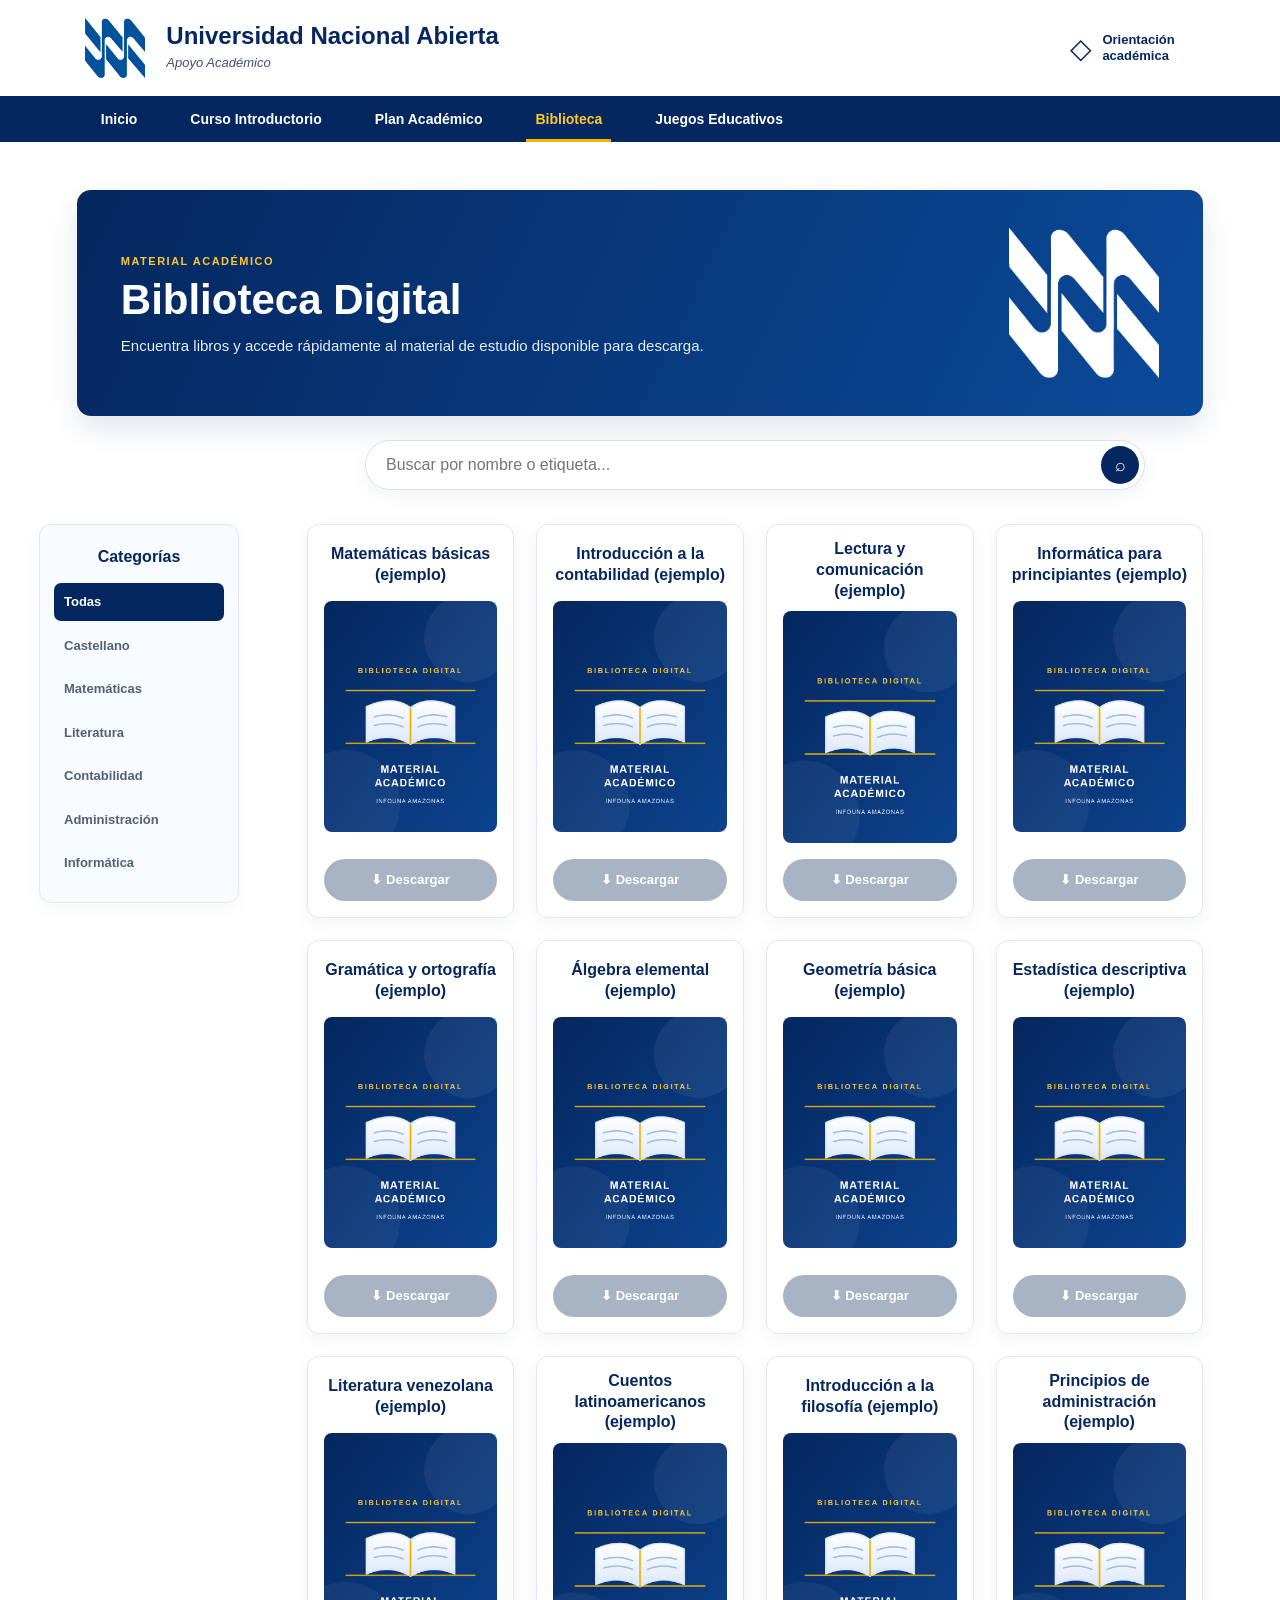
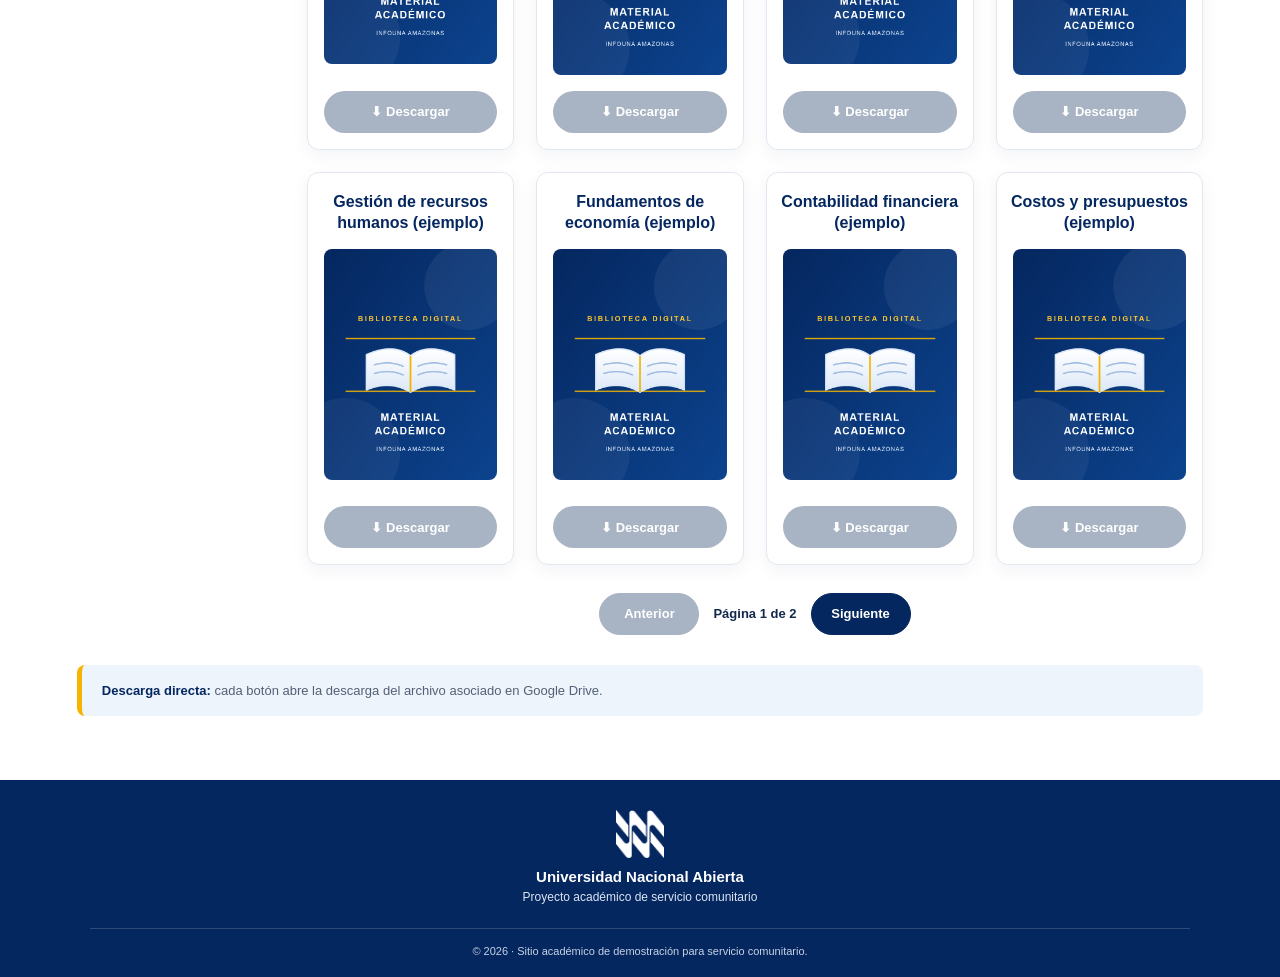
==== Biblioteca.html @ 93a3c9f0 "initial commit" ====
<!DOCTYPE html>
<html lang="es">
<head>

  <!-- Configuración básica del documento y adaptación a pantallas móviles. -->
  <meta charset="UTF-8">
  <meta name="viewport" content="width=device-width, initial-scale=1.0">

  <!-- Título que aparece en la pestaña del navegador. -->
  <title>InfoUNA Amazonas | Biblioteca Digital</title>
  
  <!-- Icono que aparece en la pestaña del navegador. -->
  <link rel="icon" type="image/png" href="Logo-UNA.png">
  
  <!-- Hoja de estilos principal. Debe estar en la misma carpeta que este archivo. -->
  <link rel="stylesheet" href="Estilos.css">

</head>

<!---------------------------------------------------------------------------------------------------------------->

<body>
  <!-- Encabezado institucional: logotipo, nombre de la universidad y valores del proyecto. -->
  <header class="encabezado-superior">
    <div class="marca">
      <div class="logo-una">
        <img src="Logo-UNA.png" alt="Logo de la Universidad Nacional Abierta">
      </div>

      <div>
      <h1>Universidad Nacional Abierta</h1>
        <small>Apoyo Académico</small>
      </div>
    </div>

    <!-- Mensajes institucionales que aparecen a la derecha en pantallas amplias. -->
    <div class="valores">
      <div class="valor">
        <span>◇</span>
        <div>Orientación<br>académica</div>
      </div>
    </div>
  </header>

<!---------------------------------------------------------------------------------------------------------------->
  
  <!-- Menú de navegación principal. Cada enlace dirige a una sección o página del sitio. -->
  <nav class="barra-menu" aria-label="Navegación principal">
    <a href="index.html">Inicio</a>
    <a href="Curso Introductorio.html">Curso Introductorio</a>
    <a href="Plan Academico.html">Plan Académico</a>
    <a class="activo"href="Biblioteca.html">Biblioteca</a>
    <a href="Juegos Educativos.html">Juegos Educativos</a>
  </nav>

  <main class="biblioteca-shell">
    
    <!-- Las categorías ocupan su propia columna; el encabezado y el catálogo se centran juntos. -->
    <div class="biblioteca-layout">

      <!-- Libros visibles por etiqueta; Libros.js genera los botones y aplica el filtro. -->
      <aside class="biblioteca-categorias" aria-label="Categorías de libros">
        <h3>Categorías</h3>
        <div id="categoriasLibros" class="biblioteca-category-list"></div>
      </aside>

      <div class="biblioteca-results">
        <!-- Presentación de la biblioteca centrada respecto a la búsqueda y los libros. -->
        <section class="biblioteca-head curso-hero">
          <div>
            <span class="kicker">Material Académico</span>
            <h2>Biblioteca Digital</h2>
            <p>Encuentra libros y accede rápidamente al material de estudio disponible para descarga.</p>
          </div>
          
          <img class="academico-emblema" src="Logo-UNA.png" alt="UNA — Ruta académica">
          
        </section>

        <!-- La búsqueda comparte el eje central del encabezado y del catálogo. -->
        <div class="biblioteca-search">
          <input id="buscadorLibros" type="search" placeholder="Buscar por nombre o etiqueta..." aria-label="Buscar libro por nombre o etiqueta" autocomplete="off">
          <button id="limpiarBusqueda" type="button" aria-label="Limpiar búsqueda">⌕</button>
        </div>

        <!-- Libros.js inserta aquí las tarjetas o el mensaje de búsqueda vacía. -->
        <section id="librosGrid" class="biblioteca-grid" aria-live="polite"></section>
        <!-- Los controles se muestran solo si los resultados ocupan más de una página. -->
        <nav id="paginacionLibros" class="biblioteca-pagination" aria-label="Paginación de libros" hidden>
          <button id="paginaAnterior" type="button">Anterior</button>
          <span id="paginaActual" aria-live="polite"></span>
          <button id="paginaSiguiente" type="button">Siguiente</button>
        </nav>
      </div>
    </div>

    <!-- Aviso sobre el destino de los enlaces de descarga de los libros. -->
    <div class="biblioteca-info">
      <strong>Descarga directa:</strong> cada botón abre la descarga del archivo asociado en Google Drive.
    </div>

  </main>

<!---------------------------------------------------------------------------------------------------------------->

  <!-- Pie de página simplificado: solo conserva el logo, el nombre y la identificación del proyecto. -->
  <footer class="pie">
    <!-- Este contenedor usa flexbox en columna para centrar todos sus elementos. -->
    <div class="pie-grid">
      <div class="marca-footer">
        <div class="logo-una">
          <img src="Logo-UNA.png" alt="Logo de la Universidad Nacional Abierta">
        </div>
        <div>
          <h3>Universidad Nacional Abierta</h3>
          <small>Proyecto académico de servicio comunitario</small>
        </div>
      </div>
    </div>
  
    <div class="copyright">© 2026 · Sitio académico de demostración para servicio comunitario.</div>
  </footer>

<!-- La lógica de datos, filtrado, renderizado y paginación se mantiene en un archivo aparte. -->
<script src="Libros.js"></script>

</body>
</html>
---- Estilos.css ----
/* ========================================================================== 
   BLOQUE 1: ESTILOS GENERALES DEL SITIO
   Contenido de Base 0.3/Estilos.css. Se conserva separado de los estilos
   específicos de juegos para que cada bloque pueda mantenerse por aparte.
   ========================================================================== */
:root{
  --navy:#05275f;
  --navy-2:#0a3478;
  --blue:#0c438e;
  --gold:#f4b400;
  --gold-2:#ffc72c;
  --ink:#12284d;
  --muted:#5e6b7f;
  --line:#e7ebf2;
  --soft:#eef4fc;
  --white:#fff;
  --shadow:0 8px 24px rgba(5,39,95,.08);
}
*{box-sizing:border-box}
html{scroll-behavior:smooth}
body{margin:0;font-family:Arial,Helvetica,sans-serif;color:var(--ink);background:#fff;line-height:1.5}
a{text-decoration:none;color:inherit}

/* HEADER */
.encabezado-superior{height:96px;background:#fff;display:flex;align-items:center;justify-content:space-between;padding:0 6.2%;gap:30px}
.marca{display:flex;align-items:center;gap:15px;min-width:360px}
.logo-una{width:72px;height:60px;display:flex;align-items:center;justify-content:center;flex:0 0 auto;overflow:hidden}
.logo-una img{display:block;width:100%;height:100%;object-fit:contain}
.marca h1{font-size:24px;line-height:1.05;margin:0;color:var(--navy);font-weight:800}
.marca small{display:block;margin-top:5px;color:#41516c;font-size:13px;font-style:italic}
.valores{display:flex;align-items:center;gap:0}
.valor{min-height:45px;display:flex;align-items:center;gap:10px;padding:0 26px;border-left:1px solid #d9dee8;color:var(--navy);font-size:13px;font-weight:600;line-height:1.25}
.valor:first-child{border-left:0}
.valor span{font-size:28px;font-weight:400;color:var(--navy)}

/* NAV */
.barra-menu{height:46px;background:var(--navy);display:flex;align-items:stretch;padding:0 6%;gap:5px;position:relative;z-index:5}
.barra-menu a{position:relative;color:#fff;display:flex;align-items:center;justify-content:center;padding:0 24px;font-size:14px;font-weight:700;white-space:nowrap}
.barra-menu a:hover{background:rgba(255,255,255,.06)}
.barra-menu a.activo{color:var(--gold-2)}
.barra-menu a.activo:after{content:"";position:absolute;bottom:0;left:15px;right:15px;height:3px;background:var(--gold)}

/* HOME HERO */
.hero{position:relative;min-height:350px;display:grid;grid-template-columns:48% 52%;overflow:hidden;background:#fff}
.hero-text{position:relative;padding:46px 7.5% 50px 8%;z-index:2;background:#fff;display:flex;flex-direction:column;justify-content:center;clip-path:polygon(0 0,92% 0,78% 100%,0 100%)}
.hero-text:after{content:"";position:absolute;right:6.5%;top:0;width:2px;height:100%;background:rgba(255,255,255,.75);transform:skewX(-15deg);z-index:3}
.hero-text:before{content:"";position:absolute;left:0;bottom:0;width:120px;height:110px;background:var(--gold);clip-path:polygon(0 0,100% 100%,0 100%)}
.puntos{position:absolute;left:13px;top:20px;width:55px;height:70px;background-image:radial-gradient(#a9c9f5 2.2px,transparent 2.2px);background-size:20px 20px;opacity:.9}
.hero h2{font-size:43px;line-height:1;margin:0 0 19px;color:var(--navy);font-weight:800;letter-spacing:.2px;position:relative;z-index:2}
.linea-dorada{width:72px;height:4px;background:var(--gold);margin-bottom:20px;position:relative;z-index:2}
.hero p{max-width:500px;margin:0;color:#3f4a5b;font-size:16px;line-height:1.45;position:relative;z-index:2}
.boton{display:inline-flex;align-items:center;justify-content:center;gap:14px;width:max-content;background:var(--navy);color:#fff;border-radius:24px;padding:11px 20px;font-size:14px;font-weight:700;margin-top:22px;transition:.2s;position:relative;z-index:2}
.boton:hover{background:var(--navy-2);transform:translateY(-1px)}
.hero-media{position:relative;min-height:350px;background-image:url('Sede-Una.png');background-size:cover;background-position:center 42%;margin-left:-7%;clip-path:polygon(10% 0,100% 0,100% 100%,0 100%);z-index:1}
.hero-media:after{content:"";position:absolute;inset:0;background:linear-gradient(90deg,rgba(5,39,95,.02),rgba(5,39,95,.03))}
.estadisticas{position:absolute;left:18%;right:0;bottom:0;height:91px;background:rgba(5,39,95,.97);display:grid;grid-template-columns:repeat(4,1fr);color:#fff;z-index:2;border-radius:16px 0 0 0;overflow:hidden}
.estadistica{display:flex;flex-direction:column;align-items:center;justify-content:center;text-align:center;border-left:1px solid rgba(255,255,255,.34);padding:7px 9px}
.estadistica:first-child{border-left:0}
.estadistica .simbolo{font-size:25px;line-height:1;color:var(--gold);margin-bottom:3px}
.estadistica strong{font-size:18px;color:#fff;line-height:1.1}
.estadistica span{font-size:11px;color:#e2eaf7;margin-top:4px;line-height:1.2}

/* CONTENT */
.contenido-principal{max-width:1370px;margin:0 auto;padding:30px 6.5% 48px}
.titulo-seccion{text-align:center;margin-bottom:25px}
.titulo-seccion h2{font-size:30px;line-height:1.1;margin:0;color:var(--navy);font-weight:800;text-transform:uppercase}
.titulo-seccion h2:after{content:"";display:block;width:650px;height:4px;background:var(--gold);margin:9px auto 10px}
.titulo-seccion p{max-width:720px;margin:0 auto;color:#4f5c70;font-size:14px;line-height:1.45}
/* Bloques de inicio centrados automáticamente al añadir o quitar tarjetas */
.tarjetas{display:flex;flex-wrap:wrap;justify-content:center;align-items:stretch;gap:18px}
.tarjetas>.tarjeta{flex:0 1 250px;width:100%;max-width:250px}
.tarjeta{background:#fff;border:1px solid #e6e9ef;border-radius:8px;padding:20px 20px 18px;min-height:208px;box-shadow:0 4px 14px rgba(5,39,95,.045);display:flex;flex-direction:column;transition:.2s}
.tarjeta:hover{transform:translateY(-3px);box-shadow:var(--shadow);border-color:#d7e0ee}
.tarjeta .icono{font-size:30px;color:var(--navy);height:42px;line-height:1}
.tarjeta h3{font-size:17px;line-height:1.15;margin:8px 0 10px;color:var(--navy)}
.tarjeta p{font-size:13px;line-height:1.35;color:#4e5969;margin:0 0 14px;flex:1}
.enlace{font-size:13px;color:var(--navy);font-weight:800}
.enlace:hover{color:var(--gold)}

.bloque-azul{margin-top:14px;background:var(--soft);border-radius:9px;min-height:78px;padding:15px 28px;display:flex;align-items:center;justify-content:space-between;gap:20px;position:relative;overflow:hidden}
.bloque-azul:after{content:"";position:absolute;right:15px;top:13px;width:70px;height:50px;background-image:radial-gradient(#a9c9f5 2px,transparent 2px);background-size:15px 15px;opacity:.8}
.bloque-azul h3{margin:0 0 2px;font-size:21px;color:var(--navy)}
.bloque-azul p{margin:0;color:#536075;font-size:13px}

/* INNER PAGES */
.pagina-interna{padding-top:48px;min-height:500px}
.pagina-interna .titulo-seccion{margin-bottom:32px}
.lista-info{display:grid;grid-template-columns:repeat(2,1fr);gap:20px}
.info-card{background:#fff;border:1px solid #e4e8ef;border-radius:9px;padding:26px;box-shadow:0 4px 16px rgba(5,39,95,.05);position:relative;overflow:hidden}
.info-card:before{content:"";position:absolute;left:0;top:0;width:5px;height:100%;background:var(--gold)}
.info-card h3{margin:0 0 12px;color:var(--navy);font-size:20px}
.info-card p,.info-card li{font-size:14px;color:#536075;line-height:1.55}
.info-card ul{padding-left:19px;margin-bottom:0}

/* FOOTER */
.pie{background:var(--navy);color:#fff;padding:30px 7% 18px}
.pie-grid{max-width:1370px;margin:auto;display:grid;grid-template-columns:1.5fr 1fr 1fr 1fr;gap:45px}
.pie h3{font-size:15px;margin:0 0 10px;color:#fff}
.pie .marca-footer{display:flex;align-items:center;gap:12px}
.pie .logo-una{filter:brightness(0) invert(1);width:55px;height:48px}.pie .logo-una img{width:100%;height:100%;object-fit:contain}
.pie-grid{display:flex;justify-content:center}
.pie .marca-footer{flex-direction:column;gap:8px;text-align:center}
.pie .marca-footer .logo-una{margin:0 auto}
.pie .marca-footer h3{margin:0;text-align:center}
.pie .marca-footer small{display:block;text-align:center}
.pie a{display:block;color:#e2e9f5;font-size:13px;margin:5px 0}
.pie a:hover{color:var(--gold-2)}
.pie small{font-size:12px;color:#dce5f3;line-height:1.4}
.copyright{max-width:1370px;margin:22px auto 0;border-top:1px solid rgba(255,255,255,.16);padding-top:14px;text-align:center;color:#c6d2e5;font-size:11px}

/* Ajustes generales para tabletas y ventanas de ancho intermedio. */
@media(max-width:1050px){
  .encabezado-superior{padding:0 4%}.valores{display:none}.marca{min-width:0}
  .barra-menu{padding:0 3%;overflow-x:auto}.barra-menu a{padding:0 17px}
  .hero{grid-template-columns:1fr}.hero-text{min-height:310px;padding:55px 9%}.hero-text:after{display:none}.hero-media{min-height:310px}.estadisticas{left:0;border-radius:0}
  .tarjetas{justify-content:center}
}
/* Reduce tamaños y espacios para teléfonos y pantallas pequeñas. */
@media(max-width:720px){
  .encabezado-superior{height:82px}.marca h1{font-size:19px}.marca small{font-size:11px}.logo-una{transform:scale(.8);transform-origin:left center;width:60px}
  .barra-menu{height:43px}.barra-menu a{font-size:12px;padding:0 14px}
  .hero h2{font-size:36px}.hero-text{min-height:285px}.hero-media{min-height:300px}.estadisticas{height:96px}.estadistica .simbolo{font-size:21px}.estadistica strong{font-size:15px}.estadistica span{font-size:10px}
  .contenido-principal{padding-left:5%;padding-right:5%}.tarjetas{justify-content:center}.lista-info{grid-template-columns:1fr}.pie-grid{grid-template-columns:1fr 1fr;gap:28px}
}
/* Distribución compacta para los teléfonos más estrechos. */
@media(max-width:480px){
  .marca h1{font-size:17px}.hero-text{padding:42px 7%}.hero h2{font-size:29px}.hero p{font-size:14px}.estadisticas{grid-template-columns:repeat(2,1fr);height:142px}.estadistica:nth-child(3){border-left:0;border-top:1px solid rgba(255,255,255,.34)}.estadistica:nth-child(4){border-top:1px solid rgba(255,255,255,.34)}.tarjetas>.tarjeta{flex-basis:100%;max-width:100%}.bloque-azul{align-items:flex-start;flex-direction:column}.pie-grid{grid-template-columns:1fr}
}


/* BIBLIOTECA DIGITAL: categorías, búsqueda, tarjetas y paginación. */
.biblioteca-shell{max-width:1280px;margin:0 auto;padding:48px 6% 64px}
.biblioteca-head{grid-column:1/-1;grid-row:1;margin:0 0 24px}
.biblioteca-layout{display:grid;grid-template-columns:200px minmax(0,1fr);column-gap:30px;row-gap:0;align-items:start}
.biblioteca-categorias{grid-column:1;grid-row:3;position:relative;left:-1cm;align-self:start;padding:20px 14px;background:#f8fbff;border:1px solid #e0e7f1;border-radius:12px;box-shadow:0 5px 18px rgba(5,39,95,.04)}
.biblioteca-categorias h3{margin:0 0 14px;color:var(--navy);font-size:16px;text-align:center}
.biblioteca-category-list{display:grid;gap:6px}
.biblioteca-category{width:100%;padding:9px 10px;border:0;border-radius:7px;background:transparent;color:#536075;text-align:left;font:inherit;font-size:13px;font-weight:700;cursor:pointer}
.biblioteca-category:hover{background:#eef4fc;color:var(--navy)}
.biblioteca-category.activo{background:var(--navy);color:#fff}
.biblioteca-category:focus-visible,.biblioteca-search button:focus-visible,.biblioteca-pagination button:focus-visible{outline:3px solid var(--gold);outline-offset:2px}
.biblioteca-results{display:contents}
.biblioteca-search{grid-column:2;grid-row:2;width:min(780px,100%);margin:0 auto 34px;position:relative}
.biblioteca-search input{width:100%;height:50px;border:1px solid #d9e1ed;border-radius:26px;padding:0 54px 0 20px;outline:none;font:inherit;color:var(--ink);background:#fff;box-shadow:0 5px 18px rgba(5,39,95,.06)}
.biblioteca-search input:focus{border-color:#9ebbe1;box-shadow:0 0 0 3px rgba(12,67,142,.08)}
.biblioteca-search button{position:absolute;right:6px;top:6px;width:38px;height:38px;border:0;border-radius:50%;background:var(--navy);color:#fff;font-size:18px;cursor:pointer}
.biblioteca-grid{grid-column:2;grid-row:3;display:grid;grid-template-columns:repeat(4,minmax(0,1fr));grid-auto-rows:1fr;gap:22px}
.libro-card{background:#fff;border:1px solid #e3e8f0;border-radius:12px;overflow:hidden;box-shadow:0 5px 18px rgba(5,39,95,.055);display:flex;flex-direction:column;align-items:stretch;min-width:0;min-height:350px;transition:transform .2s,box-shadow .2s,border-color .2s}
.libro-card:hover{transform:translateY(-4px);box-shadow:var(--shadow);border-color:#d4dfed}
.libro-nombre{display:flex;align-items:center;justify-content:center;padding:14px 14px 10px;min-height:76px;color:var(--navy);font-size:16px;line-height:1.3;font-weight:800;text-align:center}
.libro-portada{width:calc(100% - 32px);max-width:210px;margin:0 auto;background:var(--soft);border-radius:8px;aspect-ratio:3/4;overflow:hidden;display:flex;align-items:center;justify-content:center}
.libro-portada img{width:100%;height:100%;object-fit:cover;display:block}
.libro-cover-fallback{width:100%;height:100%;display:flex;flex-direction:column;align-items:center;justify-content:center;text-align:center;padding:25px;background:linear-gradient(145deg,#eef4fc,#dce8f8);color:var(--navy)}
.libro-cover-fallback .book-mark{font-size:42px;margin-bottom:12px}
.libro-cover-fallback strong{font-size:20px;line-height:1.1}
.libro-cover-fallback span{font-size:11px;margin-top:8px;color:#536075}
.libro-actions{width:100%;padding:16px;margin-top:auto}
.libro-download{display:flex;align-items:center;justify-content:center;gap:8px;width:100%;min-height:42px;border-radius:22px;background:var(--navy);color:#fff;font-size:13px;font-weight:800;transition:.2s}
.libro-download:hover{background:var(--navy-2);transform:translateY(-1px)}
.libro-download.disabled{background:#a8b3c3;cursor:not-allowed;pointer-events:none}
.biblioteca-empty{grid-column:1/-1;text-align:center;padding:42px 20px;background:#f8fbff;border:1px dashed #cfd9e8;border-radius:10px;color:#536075}
.biblioteca-pagination{grid-column:2;grid-row:4;display:flex;align-items:center;justify-content:center;gap:14px;margin-top:28px}
.biblioteca-pagination[hidden]{display:none}
.biblioteca-pagination button{min-width:100px;padding:10px 16px;border:1px solid var(--navy);border-radius:22px;background:var(--navy);color:#fff;font:inherit;font-size:13px;font-weight:800;cursor:pointer}
.biblioteca-pagination button:hover:not(:disabled){background:var(--navy-2)}
.biblioteca-pagination button:disabled{background:#a8b3c3;border-color:#a8b3c3;cursor:not-allowed}
.biblioteca-pagination span{color:var(--ink);font-size:13px;font-weight:700}
.biblioteca-info{margin:30px auto 0;background:var(--soft);border-left:5px solid var(--gold);border-radius:8px;padding:16px 20px;color:#536075;font-size:13px}
.biblioteca-info strong{color:var(--navy)}
.biblioteca-promo{margin-top:14px}
/* Reduce el número de columnas según el espacio horizontal disponible. */
@media(max-width:1050px){.biblioteca-grid{grid-template-columns:repeat(3,minmax(0,1fr))}}
@media(max-width:820px){.biblioteca-layout{grid-template-columns:1fr;gap:20px}.biblioteca-results{display:block}.biblioteca-categorias{grid-column:auto;grid-row:auto;left:auto;align-self:start;padding:14px}.biblioteca-head,.biblioteca-search,.biblioteca-grid,.biblioteca-pagination{grid-column:auto;grid-row:auto}.biblioteca-categorias h3{text-align:left}.biblioteca-category-list{display:flex;justify-content:center;flex-wrap:wrap;gap:7px}.biblioteca-category{width:auto}}
@media(max-width:720px){.biblioteca-shell{padding:38px 5% 48px}.biblioteca-grid{grid-template-columns:repeat(2,minmax(0,1fr));gap:16px}.biblioteca-head h2{font-size:30px}}
@media(max-width:480px){.biblioteca-grid{grid-template-columns:1fr}.libro-card{min-height:0}.libro-portada{max-width:230px}.biblioteca-head p{max-width:34ch}}

/* PORTAL ACADÉMICO: portada, columnas de lapsos y tarjetas expandibles. */
.kicker,.mini-kicker{display:inline-block;
  text-transform:uppercase;
  letter-spacing:1.5px;
  font-size:11px;
  font-weight:800;
  color:var(--gold);
  margin-bottom:8px}
  
.academico-hero{background:linear-gradient(115deg,var(--navy),#0b4a9a);
  border-radius:14px;
  padding:36px 42px;
  color:#fff;
  display:flex;
  align-items:center;
  justify-content:space-between;
  gap:35px;
  overflow:hidden;
  position:relative;
  box-shadow:0 12px 28px rgba(5,39,95,.12)}
  
.academico-hero h2{margin:0 0 10px;font-size:40px;line-height:1.05}

.academico-hero p{max-width:760px;margin:0;
  color:#e7eef9;font-size:15px}
  
.hero-tags{display:flex;
  gap:8px;
  flex-wrap:wrap;
  margin-top:20px}
  
.hero-tags span{border:1px solid rgba(255,255,255,.25);
  background:rgba(255,255,255,.08);
  border-radius:20px;
  padding:7px 12px;
  font-size:11px}

.academico-emblema{width:150px;
  filter:brightness(0) invert(1);
  height:150px;
  display:flex;
  flex-direction:column;
  align-items:center;
  justify-content:center;
  flex:0 0 auto;
  position:relative;z-index:1}

.academico-emblema strong{font-size:34px;
  letter-spacing:3px}

.academico-emblema span{font-size:10px;
  color:#dce8f7;
  text-transform:uppercase;
  letter-spacing:1px}

.lapso-tab{border:1px solid #d6dfec;
background:#fff;
color:var(--navy);
font-weight:800;
cursor:pointer;
border-radius:22px;
padding:10px 17px;
font-size:18px;
transition:.2s}

.lapso-tab:hover{border-color:#9fb9dd}

.lapso-tab.activo{background:var(--navy);
  border-color:var(--navy);
  color:#fff}

.plan-intro{margin:32px 0 22px}

.lapso-panel{border:1px solid #e0e7f1;
  border-radius:12px;
  padding:22px;
  background:#fbfdff}

.lapsos-grid{display:grid;grid-template-columns:repeat(2,minmax(0,1fr));gap:22px;align-items:start}

.lapso-col{min-width:0}

.lapso-col+ .lapso-col{border-left:1px solid #d6dfec;padding-left:22px}

.lapso-heading{display:flex;
  justify-content:space-between;
  align-items:end;margin-bottom:17px;gap:10px}
  
.lapso-heading h3{margin:0;color:var(--navy);
  font-size:25px}

.contador{font-size:12px;
  font-weight:800;
  color:#536075;
  background:#eef4fc;
  border-radius:18px;
  padding:7px 11px}

.materias-grid{display:grid;
  grid-template-columns:minmax(0,1fr);
  gap:12px}
  
.materia-card{background:#fff;
  border:1px solid #e2e7ef;
  border-radius:10px;
  padding:19px;
  min-height:190px;
  display:flex;
  flex-direction:column;
  box-shadow:0 4px 13px rgba(5,39,95,.045);
  transition:box-shadow .2s,border-color .2s}
  
.materia-card:hover{transform:translateY(-3px);
  box-shadow:var(--shadow);
  border-color:#cfdbea}

.materia-card:focus-visible{outline:3px solid var(--gold);outline-offset:3px}

.materia-card.abierta{grid-column:1/-1;height:auto;min-height:max(190px,var(--materia-card-height));cursor:default}

.materia-card.abierta:hover{transform:none}

.materia-card.abierta h3{margin-bottom:12px}

.materia-introduccion{margin:0 0 14px;padding:12px 14px;border:1px solid #e2eaf5;border-radius:8px;background:#f8fbff;color:#536075;font-size:14px;line-height:1.6}
  
.materia-top{display:flex;justify-content:space-between;
  align-items:center;
  margin-bottom:13px}
  
.materia-icon{width:40px;
  height:40px;
  border-radius:10px;
  background:var(--soft);
  display:grid;
  place-items:center;
  color:var(--navy);
  font-size:20px;
  font-weight:800}
  
.codigo{font-size:10px;
  font-weight:800;
  color:#718098}
  
.materia-card h3{margin:0 0 8px;
  color:var(--navy);
  font-size:18px}
  
.materia-indicacion{margin-top:auto;padding-top:22px;color:var(--navy);font-size:12px;font-weight:800}

.materia-indicacion span{margin-left:5px}

.materia-documento{grid-column:1/-1;display:grid;gap:18px;padding:4px 19px}

.materia-documento section{padding-bottom:16px;border-bottom:1px solid #e2e7ef}

.materia-documento h4{margin:0 0 6px;color:var(--navy);font-size:16px}

.materia-documento p{margin:0;color:#536075;font-size:14px;line-height:1.6}

.materia-acciones{display:flex;align-items:center;gap:10px;flex-wrap:wrap;margin-top:auto}

.materia-recurso,.materia-cerrar{display:inline-flex;align-items:center;justify-content:center;min-height:40px;padding:9px 16px;border:1px solid var(--navy);border-radius:22px;background:var(--navy);color:#fff;font-size:12px;font-weight:800;cursor:pointer;transition:background .2s,border-color .2s}

.materia-recurso:hover,.materia-cerrar:hover{background:var(--navy-2);border-color:var(--navy-2)}

.materia-cerrar{margin-left:auto;background:#fff;color:var(--navy)}

.materia-cerrar:hover{background:var(--soft);color:var(--navy)}

.conexiones{margin-top:22px;
  padding:27px 30px;
  background:var(--soft);
  border-radius:12px;
  display:grid;
  grid-template-columns:1.3fr 1fr;
  gap:35px;
  align-items:center}
  
.conexiones h2{margin:0 0 7px;color:var(--navy);
  font-size:24px}
  .conexiones p{margin:0;
    color:#536075;
    font-size:13px;
    max-width:620px}
    
.conexiones-list{display:grid;gap:9px}
  
.conexiones-list div{display:flex;align-items:center;
  gap:12px;
  background:#fff;
  border-radius:8px;
  padding:10px 13px;
  border:1px solid #e0e7f1}
  
.conexiones-list strong{color:var(--gold);font-size:13px}

.conexiones-list span{font-size:12px;color:var(--ink);
  font-weight:700}
  
@media(max-width:900px)
  {.academico-emblema{width:120px;height:120px}
  .academico-hero h2{font-size:34px}
  .conexiones{grid-template-columns:1fr}}
  
@media(max-width:760px)
  {.lapsos-grid{grid-template-columns:1fr}
  .lapso-col+ .lapso-col{border-left:0;border-top:1px solid #d6dfec;padding:22px 0 0}
  .academico-hero{padding:28px 23px}
  .academico-emblema{display:none}
  .lapso-heading{align-items:center}
  .conexiones{padding:23px}
  .academico-hero h2{font-size:30px}}

/* CURSO INTRODUCTORIO: presentación, objetivos, unidades y evaluación. */
.curso-shell{max-width:1370px}
.curso-hero{position:relative;display:flex;align-items:center;justify-content:space-between;gap:32px;overflow:hidden;padding:38px 44px;border-radius:14px;background:linear-gradient(115deg,var(--navy),#0b4a9a);color:#fff;box-shadow:0 12px 28px rgba(5,39,95,.12)}
.curso-hero:after{position:absolute;width:270px;height:270px;right:60px;top:-150px;border:32px solid rgba(255,199,44,.12);border-radius:50%;pointer-events:none}
.curso-hero>div:first-child{position:relative;z-index:1}
.curso-hero .kicker{color:var(--gold-2)}
.curso-hero h2{margin:0 0 12px;font-size:42px;line-height:1.05}
.curso-hero p{max-width:780px;margin:0;color:#e7eef9;font-size:15px;line-height:1.6}
.curso-hero-sello{position:relative;z-index:1;display:flex;flex:0 0 130px;flex-direction:column;align-items:center;justify-content:center;width:130px;height:130px;text-align:center}
.curso-hero-sello strong{font-size:36px;letter-spacing:3px;line-height:1}
.curso-hero-sello span{margin-top:8px;color:#e7eef9;font-size:11px;font-weight:700}
.curso-indice{display:flex;justify-content:center;flex-wrap:wrap;gap:9px;margin:20px 0 35px}
.curso-indice a{padding:8px 15px;border:1px solid #dce5f1;border-radius:20px;background:#fff;color:var(--navy);font-size:12px;font-weight:800;transition:background .2s,border-color .2s}
.curso-indice a:hover{border-color:var(--gold);background:#fffaf0}
.curso-indice a:focus-visible,.curso-enlaces a:focus-visible{outline:3px solid var(--gold);outline-offset:3px}
.curso-seccion{margin:0 0 42px;scroll-margin-top:20px}
.curso-seccion-titulo{max-width:790px;margin:0 auto 22px;text-align:center}
.curso-seccion-titulo .mini-kicker,.curso-evaluacion .mini-kicker{color:#b77d00}
.curso-seccion-titulo h2,.curso-evaluacion h2{margin:0 0 10px;color:var(--navy);font-size:28px;line-height:1.15}
.curso-seccion-titulo p{margin:0;color:#536075;font-size:14px;line-height:1.6}
.curso-contexto-grid{display:grid;grid-template-columns:repeat(3,minmax(0,1fr));gap:18px}
.curso-card{padding:22px;border:1px solid #e1e7f0;border-radius:12px;background:linear-gradient(180deg,#fff,#f8fbff);box-shadow:0 5px 16px rgba(5,39,95,.05)}
.curso-card-icono{display:grid;width:40px;height:40px;place-items:center;margin-bottom:12px;border-radius:10px;background:var(--soft);color:var(--navy);font-size:22px}
.curso-card h3,.curso-objetivo h3,.curso-unidad h3{margin:0 0 8px;color:var(--navy);font-size:17px;line-height:1.25}
.curso-card p,.curso-objetivo p,.curso-unidad p{margin:0;color:#536075;font-size:13px;line-height:1.6}
.curso-recursos{display:flex;align-items:center;justify-content:center;flex-wrap:wrap;gap:8px;margin-top:16px;padding:14px 18px;border-radius:10px;background:var(--soft);color:#536075;font-size:12px}
.curso-recursos strong{color:var(--navy)}
.curso-recursos span{padding:5px 9px;border:1px solid #d8e3f2;border-radius:16px;background:#fff}
.curso-objetivos-grid{display:grid;grid-template-columns:repeat(2,minmax(0,1fr));gap:13px}
.curso-objetivo{display:flex;align-items:flex-start;gap:14px;padding:18px;border:1px solid #e2e8f0;border-radius:10px;background:#fff}
.curso-objetivo>span{display:grid;flex:0 0 36px;width:36px;height:36px;place-items:center;border-radius:50%;background:var(--navy);color:var(--gold-2);font-size:12px;font-weight:800}
.curso-objetivo h3{font-size:15px}
.curso-unidades-grid{display:grid;grid-template-columns:repeat(3,minmax(0,1fr));gap:18px}
.curso-unidad{padding:23px;border:1px solid #e0e7f1;border-radius:12px;background:#fff;box-shadow:0 5px 16px rgba(5,39,95,.05)}
.curso-unidad-numero{display:inline-block;margin-bottom:12px;padding:6px 11px;border-radius:16px;background:var(--soft);color:var(--navy);font-size:11px;font-weight:800}
.curso-unidad h3{font-size:19px}
.curso-unidad ul,.curso-evaluacion ul{display:grid;gap:9px;margin:14px 0 0;padding-left:19px;color:#536075;font-size:13px;line-height:1.5}
.curso-unidad li::marker,.curso-evaluacion li::marker{color:#c58a00}
.curso-evaluacion{display:grid;grid-template-columns:1.2fr 1fr;align-items:center;gap:28px;margin-top:4px;padding:27px 30px;border-radius:12px;background:var(--soft);scroll-margin-top:20px}
.curso-evaluacion h2{font-size:24px}
.curso-evaluacion-intro>p{max-width:650px;margin:0;color:#536075;font-size:13px;line-height:1.6}
.curso-evaluacion-detalle{padding:18px 20px;border:1px solid #e0e7f1;border-radius:9px;background:#fff}
.curso-evaluacion-detalle h3{margin:0;color:var(--navy);font-size:15px}
.curso-evaluacion ul{margin-top:10px}
.curso-enlaces{display:flex;align-items:center;justify-content:center;flex-wrap:wrap;gap:2cm;margin:26px 0 8px}
.curso-enlaces .boton{margin:0}
@media(max-width:900px){.curso-contexto-grid,.curso-unidades-grid{grid-template-columns:1fr 1fr}.curso-contexto-grid article:last-child,.curso-unidades-grid article:last-child{grid-column:1/-1}}
@media(max-width:760px){.curso-hero{padding:29px 24px}.curso-hero h2{font-size:34px}.curso-hero-sello{display:none}.curso-evaluacion{grid-template-columns:1fr;padding:23px}.curso-seccion-titulo h2,.curso-evaluacion h2{font-size:25px}}
@media(max-width:560px){.curso-contexto-grid,.curso-objetivos-grid,.curso-unidades-grid{grid-template-columns:1fr}.curso-contexto-grid article:last-child,.curso-unidades-grid article:last-child{grid-column:auto}.curso-hero h2{font-size:30px}.curso-hero p{font-size:14px}.curso-indice{justify-content:flex-start}.curso-recursos{justify-content:flex-start}.curso-enlaces{align-items:stretch;flex-direction:column;text-align:center}.curso-enlaces .boton{width:100%}}


/* Variantes visuales de las tarjetas de acceso de la página de inicio. */
.tarjeta{
  border:1px solid #d9e3f1;
  border-radius:14px;
  background:linear-gradient(180deg,#fff 0%,#f8fbff 100%);
  box-shadow:0 5px 16px rgba(5,39,95,.08);
}
.tarjeta:hover{
  transform:translateY(-4px);
  border-color:var(--gold);
  box-shadow:0 10px 24px rgba(5,39,95,.14);
}
.tarjeta .enlace{
  display:inline-flex;
  align-items:center;
  justify-content:center;
  align-self:flex-start;
  gap:8px;
  margin-top:auto;
  padding:10px 16px;
  border:1px solid var(--navy);
  border-radius:24px;
  background:var(--navy);
  color:#fff;
  font-size:13px;
  font-weight:800;
  text-decoration:none;
  transition:background .2s ease, border-color .2s ease, transform .2s ease;
}
.tarjeta .enlace:hover{
  background:var(--blue);
  border-color:var(--blue);
  color:#fff;
  transform:translateY(-1px);
}
.tarjeta .enlace:focus-visible{
  outline:3px solid var(--gold);
  outline-offset:3px;
}
@media(max-width:480px){
  .tarjeta{min-height:190px;padding:18px;}
  .tarjeta .enlace{align-self:stretch;}
}

/* ==========================================================================
   BLOQUE 2: ESTILOS ESPECÍFICOS DE JUEGOS
   Reglas compartidas por la portada de juegos y las actividades interactivas.
   ========================================================================== */

/* ===== Juegos UNA ===== */
.game-shell{max-width:1250px;margin:0 auto;padding:34px 5% 55px}
.game-hero{position:relative;overflow:hidden;background:linear-gradient(135deg,var(--navy),var(--navy-2));color:#fff;border-radius:18px;padding:30px 34px;margin-bottom:24px;box-shadow:0 12px 35px rgba(5,39,95,.15)}
.game-hero:after{content:"";position:absolute;width:240px;height:240px;right:-70px;top:-110px;border:35px solid rgba(255,199,44,.14);border-radius:50%}
.game-kicker{color:var(--gold-2);font-size:12px;font-weight:800;letter-spacing:1.6px;text-transform:uppercase}
.game-hero h2{margin:6px 0 8px;font-size:38px;line-height:1.05}
.game-hero p{margin:0;max-width:780px;color:#e3ecfa}
.game-panel{background:#fff;border:1px solid var(--line);border-radius:16px;box-shadow:var(--shadow);padding:24px}
.game-panel h3{margin:0 0 7px;color:var(--navy);font-size:22px}
.game-panel p{color:var(--muted)}
.category-screen{max-width:900px;margin:25px auto}
.category-grid{display:grid;grid-template-columns:repeat(2,1fr);gap:20px;margin-top:22px}
.category-card{border:2px solid #dce5f3;background:linear-gradient(145deg,#fff,var(--soft));border-radius:16px;padding:28px;text-align:left;cursor:pointer;transition:.2s;position:relative;overflow:hidden}
.category-card:hover{transform:translateY(-4px);border-color:var(--gold);box-shadow:0 12px 30px rgba(5,39,95,.1)}
.category-card .big-icon{font-size:44px;display:block;margin-bottom:13px}
.category-card h3{font-size:23px;margin:0 0 6px;color:var(--navy)}
.category-card p{margin:0 0 15px;font-size:14px}
.category-card .go{font-weight:800;color:var(--navy)}
.game-topbar{display:flex;align-items:center;justify-content:space-between;gap:15px;flex-wrap:wrap;margin-bottom:18px}
.badge{display:inline-flex;align-items:center;gap:7px;padding:8px 12px;border-radius:999px;background:var(--soft);color:var(--navy);font-weight:800;font-size:13px}
.progress-wrap{height:9px;background:#e8eef7;border-radius:99px;overflow:hidden;flex:1;min-width:180px}
.progress-bar{height:100%;background:linear-gradient(90deg,var(--navy),var(--gold));width:0;transition:.3s}
.btn-game{border:0;border-radius:10px;padding:11px 16px;font-weight:800;cursor:pointer;background:var(--navy);color:#fff;transition:.2s}
.btn-game:hover{background:var(--navy-2);transform:translateY(-1px)}
.btn-game.gold{background:var(--gold);color:var(--navy)}
.btn-game.light{background:#edf3fb;color:var(--navy)}
.btn-game.danger{background:#f4e7e7;color:#8c2020}
.btn-row{display:flex;gap:10px;flex-wrap:wrap}
.status-box{margin:15px 0;padding:13px 16px;background:var(--soft);border-left:4px solid var(--gold);border-radius:9px;color:var(--ink);font-size:14px}
.overlay{position:fixed;inset:0;background:rgba(4,25,57,.68);display:none;align-items:center;justify-content:center;padding:20px;z-index:50}
.overlay.show{display:flex}
.modal{width:min(560px,100%);background:#fff;border-radius:18px;padding:28px;box-shadow:0 20px 60px rgba(0,0,0,.25);text-align:center}
.modal h3{font-size:27px;color:var(--navy);margin:0 0 10px}
.modal p{color:var(--muted);line-height:1.55}
.modal .btn-row{justify-content:center;margin-top:20px}
.toast{position:fixed;right:22px;bottom:22px;max-width:360px;background:var(--navy);color:#fff;border-radius:12px;padding:14px 17px;box-shadow:0 12px 30px rgba(0,0,0,.2);opacity:0;transform:translateY(15px);pointer-events:none;transition:.25s;z-index:60}
.toast.show{opacity:1;transform:translateY(0)}
.toast strong{color:var(--gold-2)}
/* Distribución, tablero, lista de palabras y definiciones de la sopa de letras. */
.wordsearch-layout{display:grid;grid-template-columns:minmax(500px,1fr) 320px;gap:22px;align-items:start}
.ws-board{display:grid;grid-template-columns:repeat(15,1fr);width:min(690px,100%);aspect-ratio:1/1;margin:auto;user-select:none;touch-action:none;border:5px solid var(--navy);border-radius:14px;overflow:hidden;background:#f7faff;box-shadow:inset 0 0 0 1px #b9c9df}
.ws-cell{display:grid;place-items:center;font-weight:900;color:var(--navy);font-size:clamp(12px,2vw,21px);border:1px solid #d8e2ef;cursor:pointer;transition:.1s}
.ws-cell:hover{background:#e8f0fb}
.ws-cell.selecting{background:#cfe0f8}
.ws-cell.found{background:var(--gold);color:var(--navy);border-color:#e5ad00;animation:pop .25s}
.word-list{display:flex;flex-direction:column;gap:9px;margin-top:14px}
.word-item{display:flex;align-items:center;gap:9px;padding:10px 12px;border-radius:9px;background:#f6f9fd;border:1px solid #e3eaf4;font-weight:800;color:var(--navy);font-size:13px}
.word-item.found{display:none}
.term-card{margin-top:16px;padding:14px;border-radius:10px;background:#fff8df;border:1px solid #f3d47b;color:#4e4a3b;font-size:13px;line-height:1.4}
.term-card strong{display:block;color:var(--navy);margin-bottom:3px}
/* Tablero de cruces y controles para formar palabras del crucigrama. */
.cross-layout{display:grid;grid-template-columns:minmax(450px,1fr) 350px;gap:22px}
.cross-board{display:grid;gap:3px;justify-content:center;background:#d8e2ef;padding:8px;border-radius:12px;overflow:auto}
.cross-cell{width:36px;height:36px;background:#fff;display:grid;place-items:center;font-weight:900;color:var(--navy);border-radius:4px}
.cross-cell.black{background:var(--navy);box-shadow:none}
.cross-cell.active{background:#fff8df;outline:2px solid var(--gold)}
.cross-cell.done{background:#dcebf9}
.letters-title{text-align:center;color:var(--navy);font-weight:800;margin:5px 0 12px}
.letter-pad{display:flex;justify-content:center;gap:9px;flex-wrap:wrap;max-width:320px;margin:auto}
.letter-btn{width:48px;height:48px;border-radius:12px;border:2px solid #d5dfec;background:#fff;color:var(--navy);font-weight:900;font-size:18px;cursor:pointer;box-shadow:0 3px 7px rgba(5,39,95,.06)}
.letter-btn:hover{border-color:var(--gold);background:#fff9e8}
.letter-btn.used{opacity:.3;pointer-events:none}
.current-word{min-height:54px;display:flex;align-items:center;justify-content:center;gap:7px;margin:14px 0;padding:10px;background:var(--soft);border-radius:10px;font-weight:900;letter-spacing:4px;color:var(--navy);font-size:22px}
.target-info{text-align:center;color:var(--muted);font-size:13px}
/* Pistas, espacios de respuesta y letras disponibles en «Adivina la palabra». */
.guess-layout{display:grid;grid-template-columns:1.25fr .75fr;gap:22px}
.clue-images{display:grid;grid-template-columns:repeat(2,1fr);gap:14px}
.clue-card{height:175px;border-radius:15px;background:linear-gradient(145deg,#edf4fd,#fff);border:1px solid #dce5f3;display:flex;align-items:center;justify-content:center;position:relative;overflow:hidden}
.clue-card:before{content:"";position:absolute;inset:0;background-image:radial-gradient(#a9c9f5 1.5px,transparent 1.5px);background-size:16px 16px;opacity:.45}
.clue-art{position:relative;font-size:67px;filter:drop-shadow(0 7px 8px rgba(5,39,95,.12))}
.clue-label{position:absolute;left:10px;bottom:8px;background:rgba(5,39,95,.9);color:#fff;border-radius:7px;padding:4px 7px;font-size:10px;font-weight:800;letter-spacing:.4px}
.answer-slots{display:flex;justify-content:center;gap:7px;flex-wrap:wrap;margin:20px 0}
.answer-slot{width:42px;height:48px;border-bottom:4px solid var(--navy);display:grid;place-items:center;font-weight:900;font-size:22px;color:var(--navy)}
.answer-slot.filled{border-color:var(--gold);background:#fff9e7;border-radius:6px 6px 0 0}
.guess-letters{display:flex;gap:8px;justify-content:center;flex-wrap:wrap}
.guess-letter{width:43px;height:43px;border:1px solid #d3deed;border-radius:9px;background:#fff;color:var(--navy);font-weight:900;cursor:pointer;font-size:17px}
.guess-letter:hover{background:#edf4fd;border-color:var(--gold)}
.guess-letter.used{opacity:.25;pointer-events:none}
/* Preguntas, opciones de respuesta, retroalimentación y resultado del quiz. */
.quiz-card{max-width:900px;margin:auto}
.question-meta{display:flex;justify-content:space-between;gap:10px;flex-wrap:wrap;color:var(--muted);font-size:13px;font-weight:800;margin-bottom:14px}
.question{font-size:26px;line-height:1.25;color:var(--navy);font-weight:900;margin:8px 0 22px}
.options{display:grid;grid-template-columns:repeat(2,1fr);gap:13px}
.option-btn{padding:17px;text-align:left;border:2px solid #dce4ef;border-radius:12px;background:#fff;color:var(--ink);font-weight:700;cursor:pointer;transition:.15s}
.option-btn:hover{border-color:var(--navy);background:#f6f9fd}
.option-btn.correct{border-color:#2b8a5b;background:#e7f7ee}
.option-btn.wrong{border-color:#c94949;background:#fdeaea}
.quiz-feedback{min-height:50px;margin-top:17px;padding:13px 15px;border-radius:10px;background:var(--soft);color:var(--ink);font-size:14px}
.result-score{font-size:55px;color:var(--navy);font-weight:900;line-height:1;margin:10px 0}
.result-score span{font-size:25px;color:var(--muted)}
/* Entrada breve aplicada a las palabras encontradas en la sopa. */
@keyframes pop{0%{transform:scale(.8)}100%{transform:scale(1)}}

/* Convierte los tableros y paneles laterales en una sola columna en tabletas. */
@media(max-width:900px){
 .wordsearch-layout,.cross-layout,.guess-layout{grid-template-columns:1fr}
 .ws-board{max-width:650px}
}

/* Ajusta tarjetas, celdas y controles para teléfonos. */
@media(max-width:620px){
 .game-shell{padding:22px 4% 40px}.game-hero{padding:24px 20px}.game-hero h2{font-size:30px}
 .category-grid,.options{grid-template-columns:1fr}.game-panel{padding:17px}
 .cross-cell{width:29px;height:29px}.clue-card{height:135px}.clue-art{font-size:50px}
 .answer-slot{width:34px;height:43px}
}

.juegos-promo{margin-top:14px}
.juegos-promo .boton{margin-top:0;background:var(--navy)}
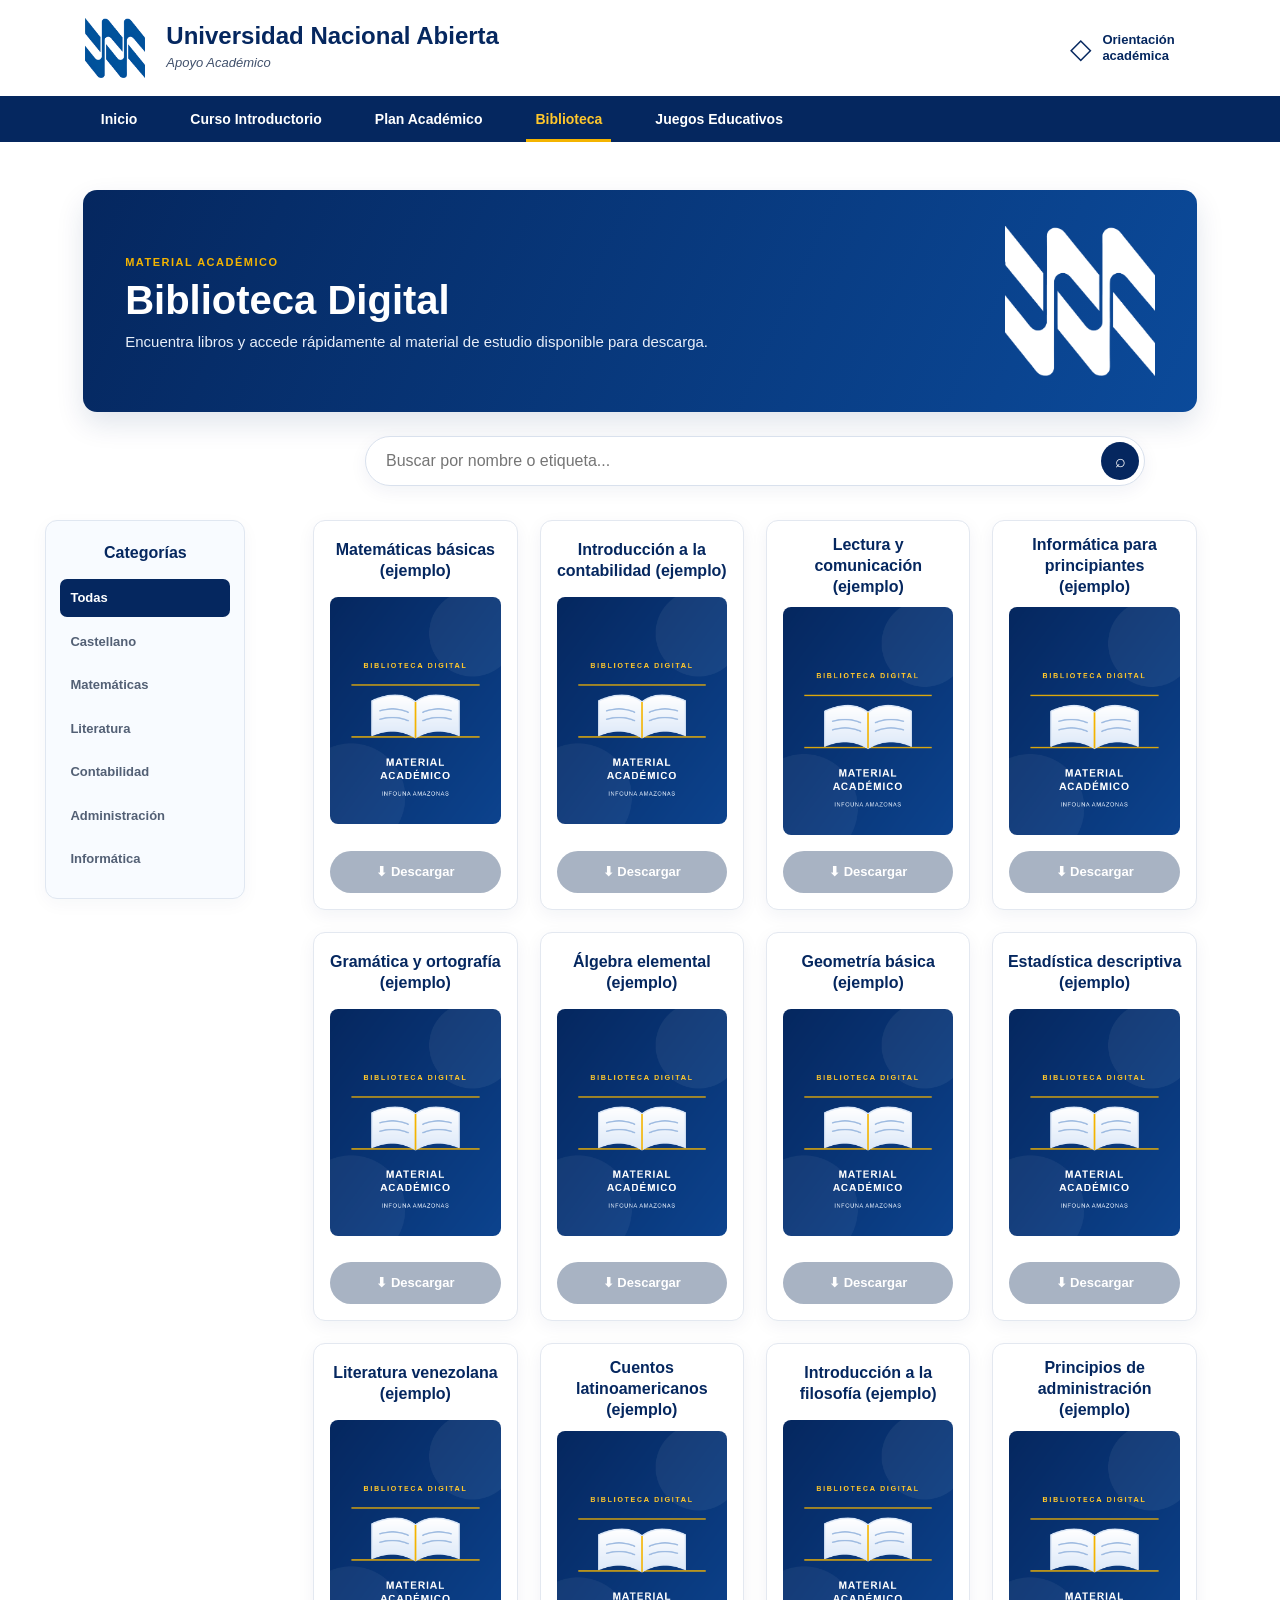
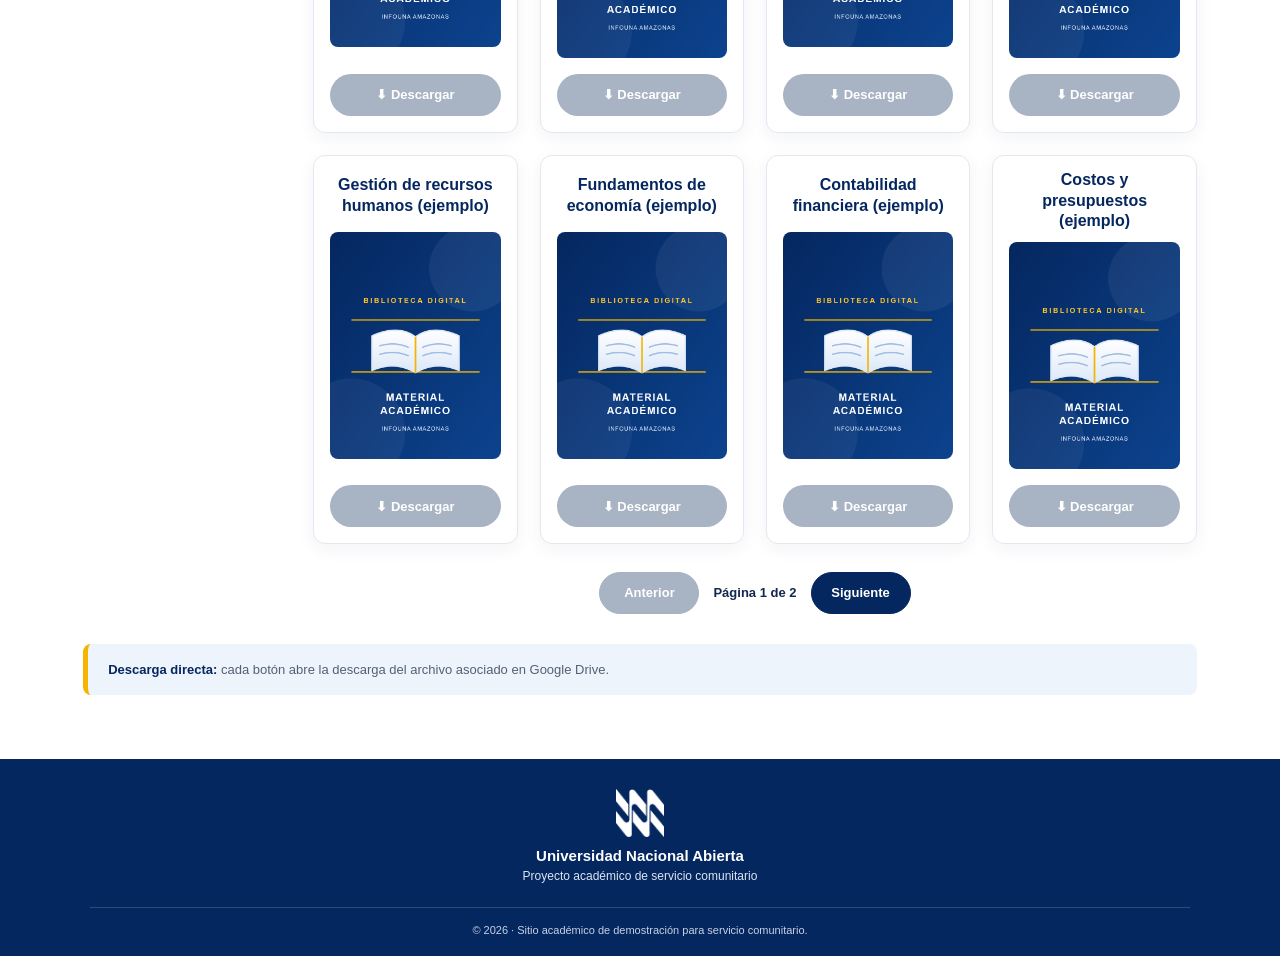
==== commit 32e55475: "initial commit" ====
--- a/Biblioteca.html
+++ b/Biblioteca.html
@@ -66,7 +66,7 @@
 
       <div class="biblioteca-results">
         <!-- Presentación de la biblioteca centrada respecto a la búsqueda y los libros. -->
-        <section class="biblioteca-head curso-hero">
+        <section class="biblioteca-head academico-hero">
           <div>
             <span class="kicker">Material Académico</span>
             <h2>Biblioteca Digital</h2>
--- a/Estilos.css
+++ b/Estilos.css
@@ -129,7 +129,7 @@
 
 
 /* BIBLIOTECA DIGITAL: categorías, búsqueda, tarjetas y paginación. */
-.biblioteca-shell{max-width:1280px;margin:0 auto;padding:48px 6% 64px}
+.biblioteca-shell{max-width:1370px;margin:0 auto;padding:48px 6.5% 64px}
 .biblioteca-head{grid-column:1/-1;grid-row:1;margin:0 0 24px}
 .biblioteca-layout{display:grid;grid-template-columns:200px minmax(0,1fr);column-gap:30px;row-gap:0;align-items:start}
 .biblioteca-categorias{grid-column:1;grid-row:3;position:relative;left:-1cm;align-self:start;padding:20px 14px;background:#f8fbff;border:1px solid #e0e7f1;border-radius:12px;box-shadow:0 5px 18px rgba(5,39,95,.04)}
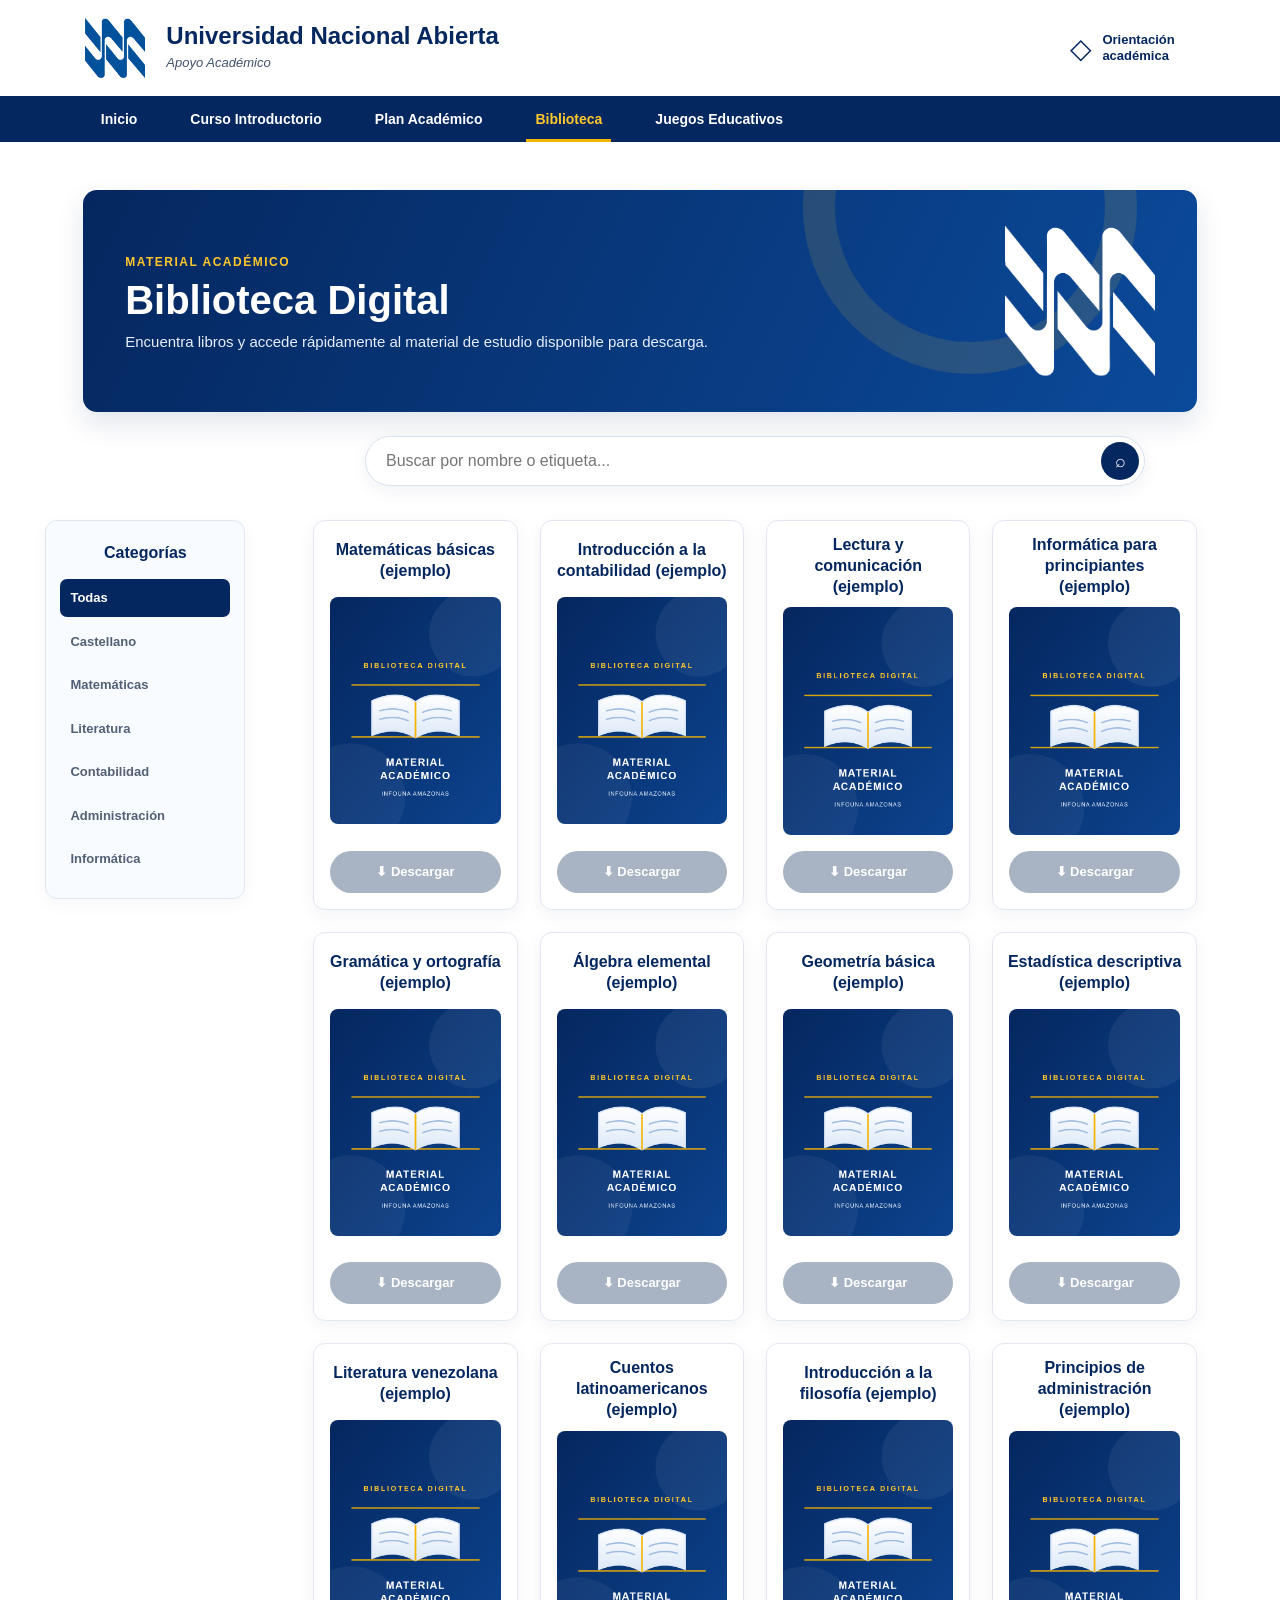
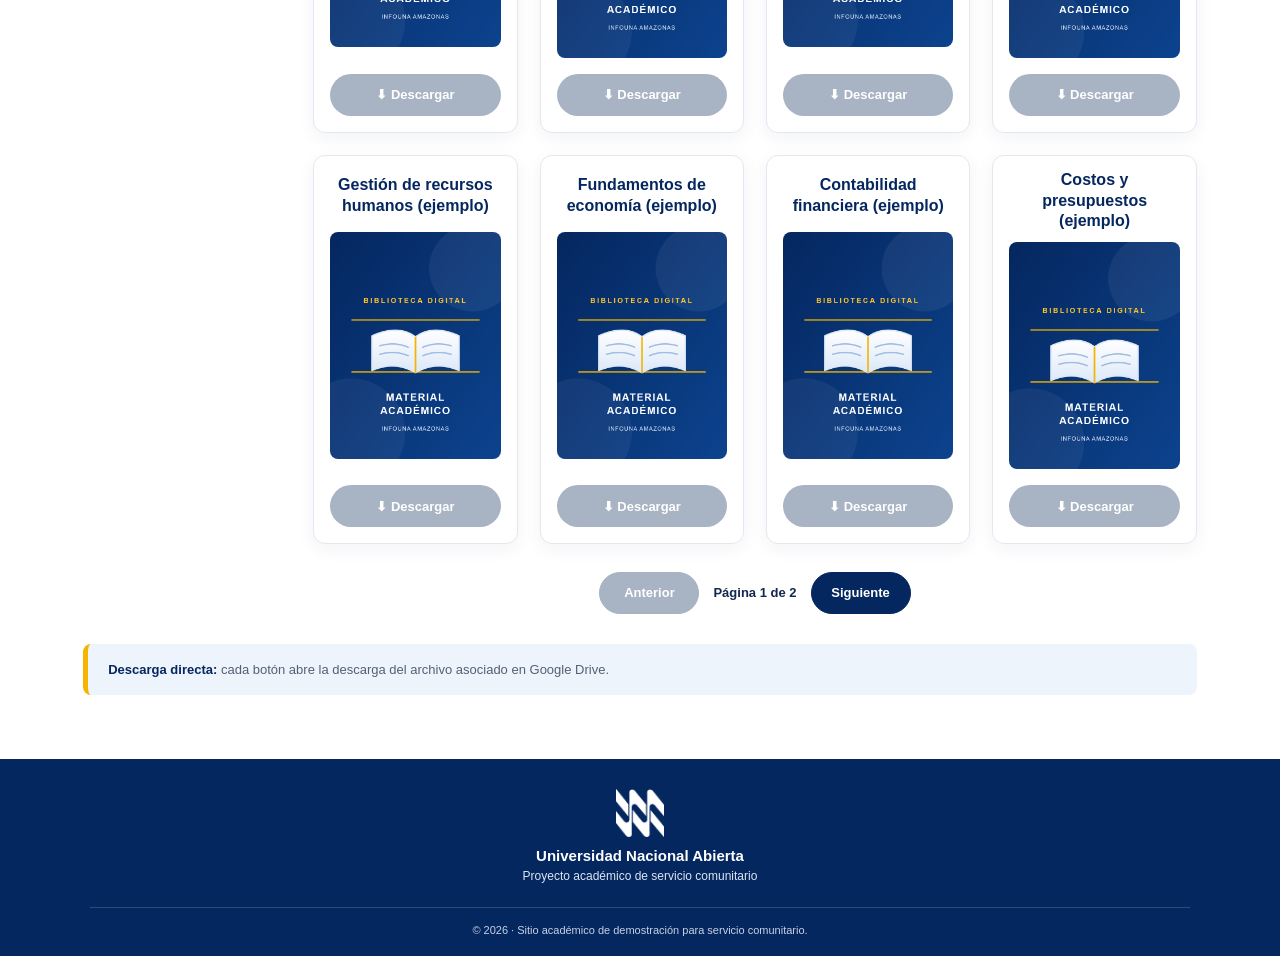
==== commit 66504a0a: "initial commit" ====
--- a/Biblioteca.html
+++ b/Biblioteca.html
@@ -49,11 +49,11 @@
     <a href="index.html">Inicio</a>
     <a href="Curso Introductorio.html">Curso Introductorio</a>
     <a href="Plan Academico.html">Plan Académico</a>
-    <a class="activo"href="Biblioteca.html">Biblioteca</a>
+    <a class="activo" href="Biblioteca.html">Biblioteca</a>
     <a href="Juegos Educativos.html">Juegos Educativos</a>
   </nav>
 
-  <main class="biblioteca-shell">
+  <main class="biblioteca-shell pagina-con-encabezado">
     
     <!-- Las categorías ocupan su propia columna; el encabezado y el catálogo se centran juntos. -->
     <div class="biblioteca-layout">
@@ -66,7 +66,7 @@
 
       <div class="biblioteca-results">
         <!-- Presentación de la biblioteca centrada respecto a la búsqueda y los libros. -->
-        <section class="biblioteca-head academico-hero">
+        <section class="biblioteca-head academico-hero encabezado-pagina">
           <div>
             <span class="kicker">Material Académico</span>
             <h2>Biblioteca Digital</h2>
--- a/Estilos.css
+++ b/Estilos.css
@@ -174,7 +174,7 @@
 @media(max-width:720px){.biblioteca-shell{padding:38px 5% 48px}.biblioteca-grid{grid-template-columns:repeat(2,minmax(0,1fr));gap:16px}.biblioteca-head h2{font-size:30px}}
 @media(max-width:480px){.biblioteca-grid{grid-template-columns:1fr}.libro-card{min-height:0}.libro-portada{max-width:230px}.biblioteca-head p{max-width:34ch}}
 
-/* PORTAL ACADÉMICO: portada, columnas de lapsos y tarjetas expandibles. */
+/* PORTAL ACADÉMICO: portada, columnas de semestres y tarjetas expandibles. */
 .kicker,.mini-kicker{display:inline-block;
   text-transform:uppercase;
   letter-spacing:1.5px;
@@ -229,7 +229,7 @@
   text-transform:uppercase;
   letter-spacing:1px}
 
-.lapso-tab{border:1px solid #d6dfec;
+.semestre-tab{border:1px solid #d6dfec;
 background:#fff;
 color:var(--navy);
 font-weight:800;
@@ -239,30 +239,30 @@
 font-size:18px;
 transition:.2s}
 
-.lapso-tab:hover{border-color:#9fb9dd}
-
-.lapso-tab.activo{background:var(--navy);
+.semestre-tab:hover{border-color:#9fb9dd}
+
+.semestre-tab.activo{background:var(--navy);
   border-color:var(--navy);
   color:#fff}
 
 .plan-intro{margin:32px 0 22px}
 
-.lapso-panel{border:1px solid #e0e7f1;
+.semestre-panel{border:1px solid #e0e7f1;
   border-radius:12px;
   padding:22px;
   background:#fbfdff}
 
-.lapsos-grid{display:grid;grid-template-columns:repeat(2,minmax(0,1fr));gap:22px;align-items:start}
-
-.lapso-col{min-width:0}
-
-.lapso-col+ .lapso-col{border-left:1px solid #d6dfec;padding-left:22px}
-
-.lapso-heading{display:flex;
+.semestres-grid{display:grid;grid-template-columns:repeat(2,minmax(0,1fr));gap:22px;align-items:start}
+
+.semestre-col{min-width:0}
+
+.semestre-col+ .semestre-col{border-left:1px solid #d6dfec;padding-left:22px}
+
+.semestre-heading{display:flex;
   justify-content:space-between;
   align-items:end;margin-bottom:17px;gap:10px}
   
-.lapso-heading h3{margin:0;color:var(--navy);
+.semestre-heading h3{margin:0;color:var(--navy);
   font-size:25px}
 
 .contador{font-size:12px;
@@ -380,11 +380,11 @@
   .conexiones{grid-template-columns:1fr}}
   
 @media(max-width:760px)
-  {.lapsos-grid{grid-template-columns:1fr}
-  .lapso-col+ .lapso-col{border-left:0;border-top:1px solid #d6dfec;padding:22px 0 0}
+  {.semestres-grid{grid-template-columns:1fr}
+  .semestre-col+ .semestre-col{border-left:0;border-top:1px solid #d6dfec;padding:22px 0 0}
   .academico-hero{padding:28px 23px}
   .academico-emblema{display:none}
-  .lapso-heading{align-items:center}
+  .semestre-heading{align-items:center}
   .conexiones{padding:23px}
   .academico-hero h2{font-size:30px}}
 
@@ -597,3 +597,13 @@
 
 .juegos-promo{margin-top:14px}
 .juegos-promo .boton{margin-top:0;background:var(--navy)}
+
+/* Unifica el ancho, el contenedor y la tipografía de los encabezados de páginas internas. */
+.pagina-con-encabezado{max-width:1370px;padding-top:48px;padding-left:6.5%;padding-right:6.5%}
+.encabezado-pagina{position:relative;display:flex;align-items:center;justify-content:space-between;gap:35px;min-height:222px;overflow:hidden;padding:36px 42px;border-radius:14px;background:linear-gradient(115deg,var(--navy),#0b4a9a);color:#fff;box-shadow:0 12px 28px rgba(5,39,95,.12)}
+.encabezado-pagina:after{content:"";position:absolute;width:270px;height:270px;right:60px;top:-150px;border:32px solid rgba(255,199,44,.12);border-radius:50%;pointer-events:none}
+.encabezado-pagina>div:first-child{position:relative;z-index:1}
+.encabezado-pagina .kicker,.encabezado-pagina .game-kicker{display:inline-block;margin-bottom:8px;color:var(--gold-2);font-size:12px;font-weight:800;letter-spacing:1.5px;text-transform:uppercase}
+.encabezado-pagina h2{position:relative;z-index:1;margin:0 0 10px;color:#fff;font-size:40px;font-weight:800;line-height:1.05}
+.encabezado-pagina p{position:relative;z-index:1;max-width:780px;margin:0;color:#e7eef9;font-size:15px;line-height:1.5}
+@media(max-width:760px){.encabezado-pagina{min-height:0;padding:28px 23px}.encabezado-pagina h2{font-size:30px}.encabezado-pagina .academico-emblema{display:none}}
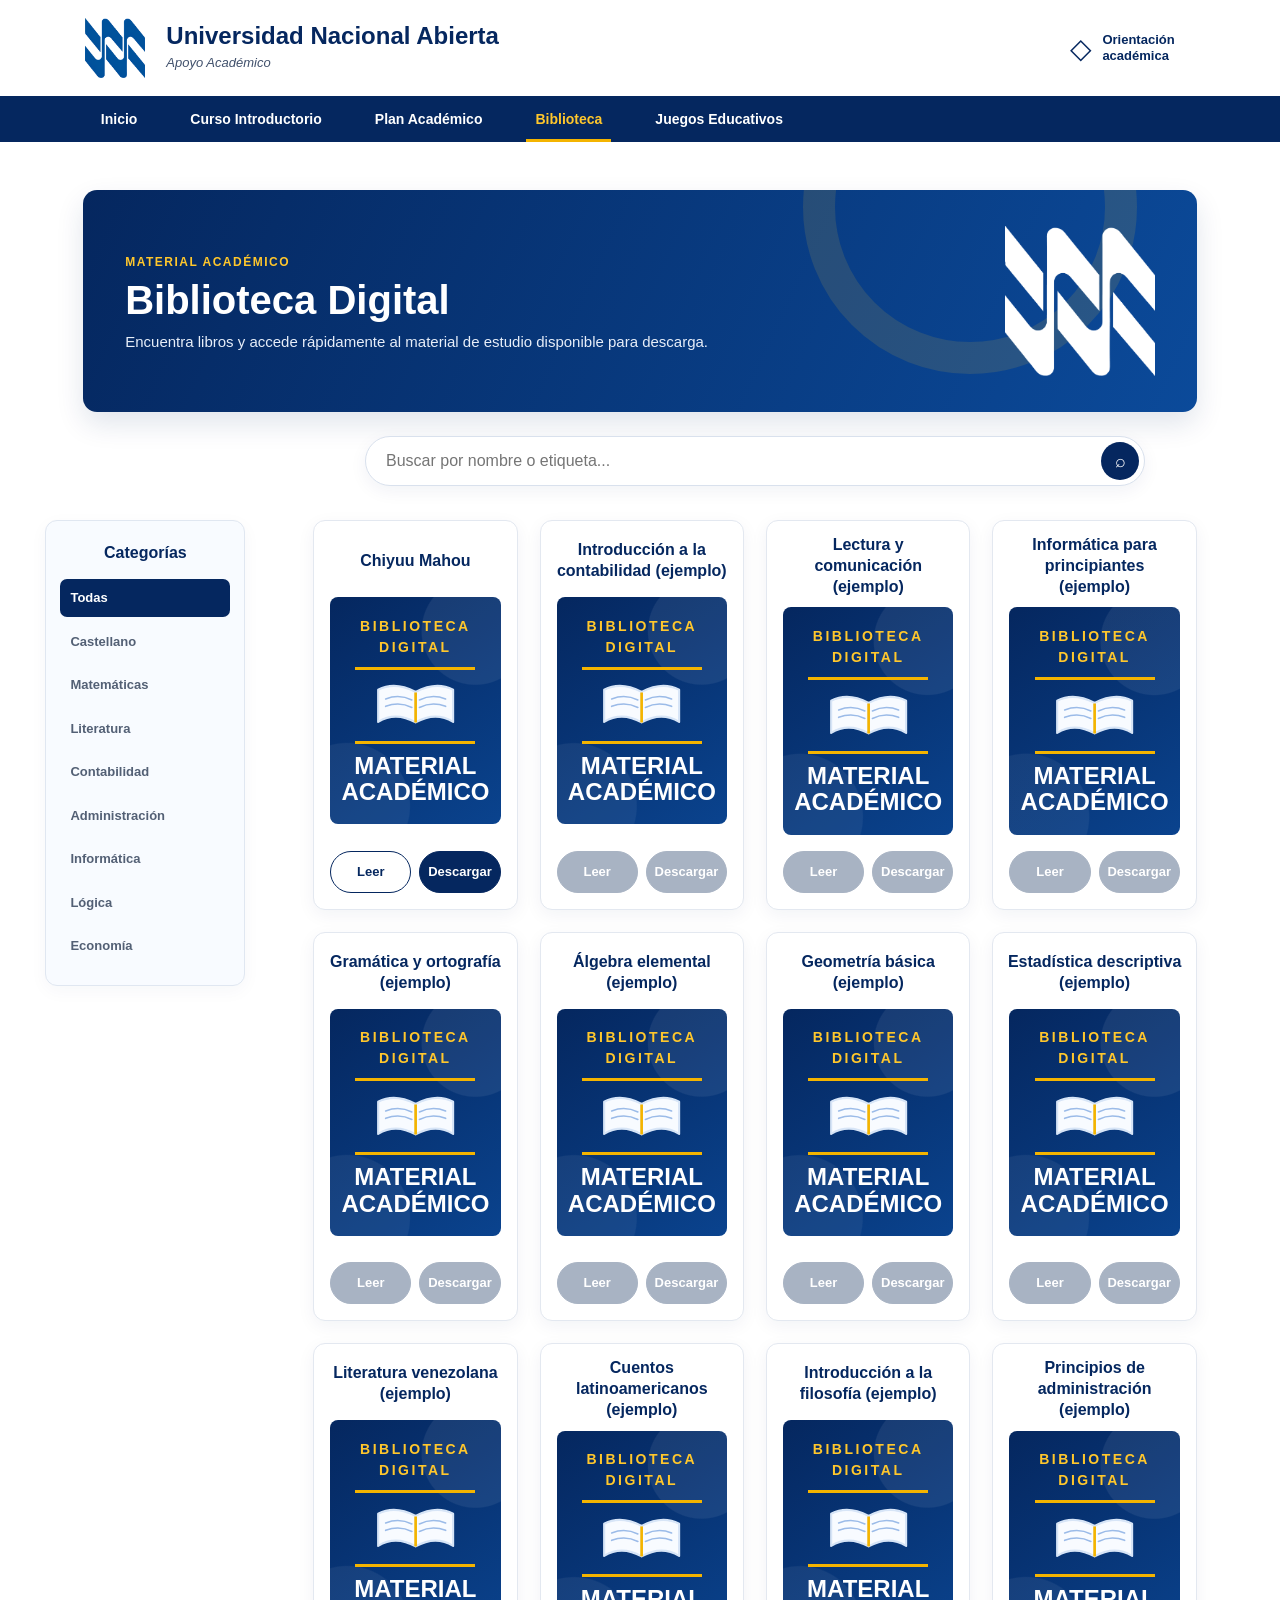
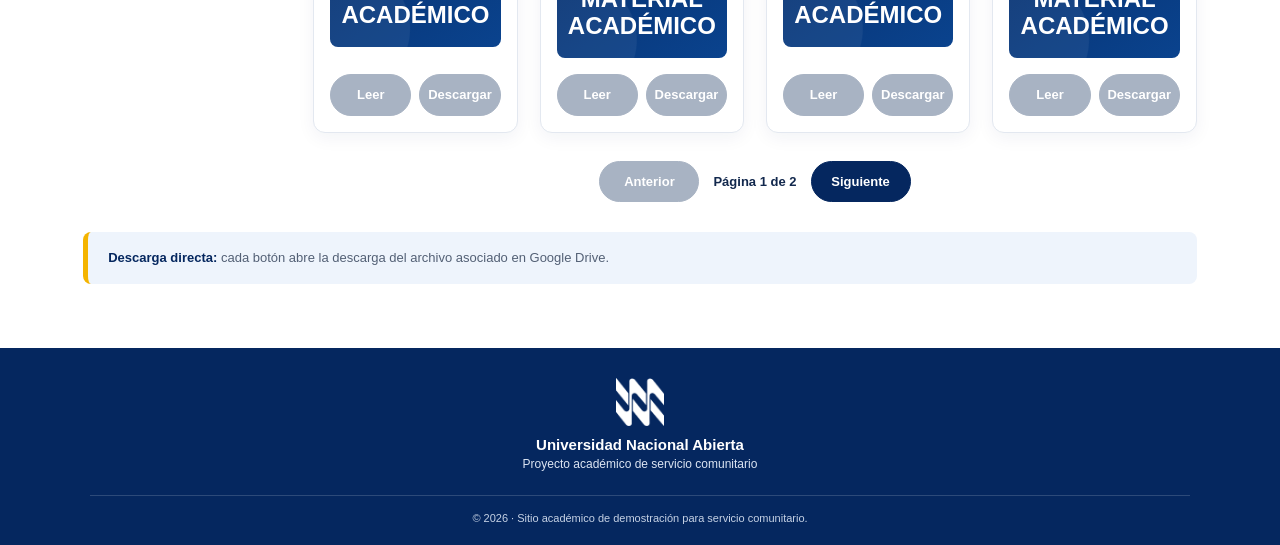
==== commit 7b1c1d21: "initial commit" ====
--- a/Biblioteca.html
+++ b/Biblioteca.html
@@ -20,38 +20,8 @@
 <!---------------------------------------------------------------------------------------------------------------->
 
 <body>
-  <!-- Encabezado institucional: logotipo, nombre de la universidad y valores del proyecto. -->
-  <header class="encabezado-superior">
-    <div class="marca">
-      <div class="logo-una">
-        <img src="Logo-UNA.png" alt="Logo de la Universidad Nacional Abierta">
-      </div>
-
-      <div>
-      <h1>Universidad Nacional Abierta</h1>
-        <small>Apoyo Académico</small>
-      </div>
-    </div>
-
-    <!-- Mensajes institucionales que aparecen a la derecha en pantallas amplias. -->
-    <div class="valores">
-      <div class="valor">
-        <span>◇</span>
-        <div>Orientación<br>académica</div>
-      </div>
-    </div>
-  </header>
-
-<!---------------------------------------------------------------------------------------------------------------->
-  
-  <!-- Menú de navegación principal. Cada enlace dirige a una sección o página del sitio. -->
-  <nav class="barra-menu" aria-label="Navegación principal">
-    <a href="index.html">Inicio</a>
-    <a href="Curso Introductorio.html">Curso Introductorio</a>
-    <a href="Plan Academico.html">Plan Académico</a>
-    <a class="activo" href="Biblioteca.html">Biblioteca</a>
-    <a href="Juegos Educativos.html">Juegos Educativos</a>
-  </nav>
+  <div id="header"></div>
+  <div id="site-nav"></div>
 
   <main class="biblioteca-shell pagina-con-encabezado">
     
@@ -103,25 +73,10 @@
 
 <!---------------------------------------------------------------------------------------------------------------->
 
-  <!-- Pie de página simplificado: solo conserva el logo, el nombre y la identificación del proyecto. -->
-  <footer class="pie">
-    <!-- Este contenedor usa flexbox en columna para centrar todos sus elementos. -->
-    <div class="pie-grid">
-      <div class="marca-footer">
-        <div class="logo-una">
-          <img src="Logo-UNA.png" alt="Logo de la Universidad Nacional Abierta">
-        </div>
-        <div>
-          <h3>Universidad Nacional Abierta</h3>
-          <small>Proyecto académico de servicio comunitario</small>
-        </div>
-      </div>
-    </div>
-  
-    <div class="copyright">© 2026 · Sitio académico de demostración para servicio comunitario.</div>
-  </footer>
+  <div id="footer"></div>
 
 <!-- La lógica de datos, filtrado, renderizado y paginación se mantiene en un archivo aparte. -->
+<script src="SiteLayout.js"></script>
 <script src="Libros.js"></script>
 
 </body>
--- a/Estilos.css
+++ b/Estilos.css
@@ -145,19 +145,23 @@
 .biblioteca-search input:focus{border-color:#9ebbe1;box-shadow:0 0 0 3px rgba(12,67,142,.08)}
 .biblioteca-search button{position:absolute;right:6px;top:6px;width:38px;height:38px;border:0;border-radius:50%;background:var(--navy);color:#fff;font-size:18px;cursor:pointer}
 .biblioteca-grid{grid-column:2;grid-row:3;display:grid;grid-template-columns:repeat(4,minmax(0,1fr));grid-auto-rows:1fr;gap:22px}
-.libro-card{background:#fff;border:1px solid #e3e8f0;border-radius:12px;overflow:hidden;box-shadow:0 5px 18px rgba(5,39,95,.055);display:flex;flex-direction:column;align-items:stretch;min-width:0;min-height:350px;transition:transform .2s,box-shadow .2s,border-color .2s}
-.libro-card:hover{transform:translateY(-4px);box-shadow:var(--shadow);border-color:#d4dfed}
+.libro-card{background:#fff;border:1px solid #e3e8f0;border-radius:12px;overflow:hidden;box-shadow:0 5px 18px rgba(5,39,95,.055);display:flex;flex-direction:column;align-items:stretch;min-width:0;min-height:350px}
+.libro-card:hover{box-shadow:var(--shadow);border-color:#d4dfed}
 .libro-nombre{display:flex;align-items:center;justify-content:center;padding:14px 14px 10px;min-height:76px;color:var(--navy);font-size:16px;line-height:1.3;font-weight:800;text-align:center}
 .libro-portada{width:calc(100% - 32px);max-width:210px;margin:0 auto;background:var(--soft);border-radius:8px;aspect-ratio:3/4;overflow:hidden;display:flex;align-items:center;justify-content:center}
 .libro-portada img{width:100%;height:100%;object-fit:cover;display:block}
-.libro-cover-fallback{width:100%;height:100%;display:flex;flex-direction:column;align-items:center;justify-content:center;text-align:center;padding:25px;background:linear-gradient(145deg,#eef4fc,#dce8f8);color:var(--navy)}
-.libro-cover-fallback .book-mark{font-size:42px;margin-bottom:12px}
-.libro-cover-fallback strong{font-size:20px;line-height:1.1}
-.libro-cover-fallback span{font-size:11px;margin-top:8px;color:#536075}
-.libro-actions{width:100%;padding:16px;margin-top:auto}
+.libro-cover-fallback{position:relative;width:100%;height:100%;display:flex;flex-direction:column;align-items:center;justify-content:space-evenly;gap:8px;overflow:hidden;padding:18px 12px;text-align:center;background:radial-gradient(circle at 85% 15%,rgba(255,255,255,.07) 0 22%,transparent 22.5%),radial-gradient(circle at 10% 92%,rgba(255,255,255,.06) 0 24%,transparent 24.5%),linear-gradient(145deg,#05275f,#0a438e);color:#fff}
+.libro-cover-fallback .cover-kicker{color:var(--gold-2);font-size:clamp(9px,1.1vw,14px);font-weight:800;letter-spacing:.18em;text-transform:uppercase}
+.libro-cover-fallback .cover-divider{display:block;width:82%;height:3px;flex:0 0 3px;background:var(--gold)}
+.libro-cover-fallback .cover-book{display:block;width:76%;max-height:28%;flex:0 1 auto}
+.libro-cover-fallback strong{font-size:clamp(16px,2vw,24px);line-height:1.1;text-transform:uppercase}
+.libro-cover-fallback .cover-footer{color:#dce8f8;font-size:clamp(9px,1vw,13px);letter-spacing:.08em;text-transform:uppercase}
+.libro-actions{display:grid;grid-template-columns:1fr 1fr;gap:8px;width:100%;padding:16px;margin-top:auto}
+.libro-read,.libro-download{display:flex;align-items:center;justify-content:center;gap:8px;width:100%;min-height:42px;border:1px solid var(--navy);border-radius:22px;background:#fff;color:var(--navy);font-size:13px;font-weight:800;transition:.2s}
+.libro-read:hover{background:#eef4fc;transform:translateY(-1px)}
 .libro-download{display:flex;align-items:center;justify-content:center;gap:8px;width:100%;min-height:42px;border-radius:22px;background:var(--navy);color:#fff;font-size:13px;font-weight:800;transition:.2s}
 .libro-download:hover{background:var(--navy-2);transform:translateY(-1px)}
-.libro-download.disabled{background:#a8b3c3;cursor:not-allowed;pointer-events:none}
+.libro-read.disabled,.libro-download.disabled{border-color:#a8b3c3;background:#a8b3c3;color:#fff;cursor:not-allowed;pointer-events:none}
 .biblioteca-empty{grid-column:1/-1;text-align:center;padding:42px 20px;background:#f8fbff;border:1px dashed #cfd9e8;border-radius:10px;color:#536075}
 .biblioteca-pagination{grid-column:2;grid-row:4;display:flex;align-items:center;justify-content:center;gap:14px;margin-top:28px}
 .biblioteca-pagination[hidden]{display:none}
@@ -509,7 +513,7 @@
 .game-topbar{display:flex;align-items:center;justify-content:space-between;gap:15px;flex-wrap:wrap;margin-bottom:18px}
 .badge{display:inline-flex;align-items:center;gap:7px;padding:8px 12px;border-radius:999px;background:var(--soft);color:var(--navy);font-weight:800;font-size:13px}
 .progress-wrap{height:9px;background:#e8eef7;border-radius:99px;overflow:hidden;flex:1;min-width:180px}
-.progress-bar{height:100%;background:linear-gradient(90deg,var(--navy),var(--gold));width:0;transition:.3s}
+.progress-bar{height:100%;background:linear-gradient(90deg,#4b8fd8,#80b5ed);width:0;transition:.3s}
 .btn-game{border:0;border-radius:10px;padding:11px 16px;font-weight:800;cursor:pointer;background:var(--navy);color:#fff;transition:.2s}
 .btn-game:hover{background:var(--navy-2);transform:translateY(-1px)}
 .btn-game.gold{background:var(--gold);color:var(--navy)}
@@ -517,22 +521,40 @@
 .btn-game.danger{background:#f4e7e7;color:#8c2020}
 .btn-row{display:flex;gap:10px;flex-wrap:wrap}
 .status-box{margin:15px 0;padding:13px 16px;background:var(--soft);border-left:4px solid var(--gold);border-radius:9px;color:var(--ink);font-size:14px}
+.wordsearch-help{display:flex;align-items:center;justify-content:space-between;gap:12px;flex-wrap:wrap}
+.hint-controls{display:flex;align-items:center;gap:8px}
+.hint-message{flex-basis:100%;color:var(--navy);font-weight:800}
+.hint-message:empty{display:none}
 .overlay{position:fixed;inset:0;background:rgba(4,25,57,.68);display:none;align-items:center;justify-content:center;padding:20px;z-index:50}
 .overlay.show{display:flex}
+.celebration-layer{position:absolute;inset:0;overflow:hidden;pointer-events:none}
+.celebration-piece{position:absolute;top:-18px;width:9px;height:14px;border-radius:2px;opacity:0;animation:celebrationFall var(--fall-duration) var(--fall-delay) ease-in forwards}
 .modal{width:min(560px,100%);background:#fff;border-radius:18px;padding:28px;box-shadow:0 20px 60px rgba(0,0,0,.25);text-align:center}
 .modal h3{font-size:27px;color:var(--navy);margin:0 0 10px}
 .modal p{color:var(--muted);line-height:1.55}
 .modal .btn-row{justify-content:center;margin-top:20px}
+.modal .btn-row .btn-game,.word-reveal-card .btn-game{font:800 14px Arial,Helvetica,sans-serif;line-height:normal}
+.modal .btn-row .btn-game{display:inline-flex;align-items:center;justify-content:center;text-decoration:none;background:var(--navy);color:#fff}
 .toast{position:fixed;right:22px;bottom:22px;max-width:360px;background:var(--navy);color:#fff;border-radius:12px;padding:14px 17px;box-shadow:0 12px 30px rgba(0,0,0,.2);opacity:0;transform:translateY(15px);pointer-events:none;transition:.25s;z-index:60}
 .toast.show{opacity:1;transform:translateY(0)}
 .toast strong{color:var(--gold-2)}
 /* Distribución, tablero, lista de palabras y definiciones de la sopa de letras. */
 .wordsearch-layout{display:grid;grid-template-columns:minmax(500px,1fr) 320px;gap:22px;align-items:start}
-.ws-board{display:grid;grid-template-columns:repeat(15,1fr);width:min(690px,100%);aspect-ratio:1/1;margin:auto;user-select:none;touch-action:none;border:5px solid var(--navy);border-radius:14px;overflow:hidden;background:#f7faff;box-shadow:inset 0 0 0 1px #b9c9df}
+.ws-board-wrap{position:relative;width:min(690px,100%);margin:auto}
+.ws-board{position:relative;display:grid;grid-template-columns:repeat(15,1fr);width:100%;aspect-ratio:1/1;margin:0;user-select:none;touch-action:none;border:5px solid var(--navy);border-radius:14px;overflow:hidden;background:#f7faff;box-shadow:inset 0 0 0 1px #b9c9df}
 .ws-cell{display:grid;place-items:center;font-weight:900;color:var(--navy);font-size:clamp(12px,2vw,21px);border:1px solid #d8e2ef;cursor:pointer;transition:.1s}
 .ws-cell:hover{background:#e8f0fb}
-.ws-cell.selecting{background:#cfe0f8}
-.ws-cell.found{background:var(--gold);color:var(--navy);border-color:#e5ad00;animation:pop .25s}
+.ws-cell.selecting{background:#4b8fd8;color:#fff}
+.ws-cell.found{background:#4b8fd8;color:#fff;border-color:#3477be;animation:pop .25s}
+.ws-cell.hinting{animation:hintWord 1s ease-in-out 1}
+.hint-particle{position:absolute;z-index:3;width:7px;height:7px;border-radius:50%;background:#4b8fd8;box-shadow:0 0 8px rgba(75,143,216,.9);pointer-events:none;transform:translate(-50%,-50%);animation:hintParticle .8s ease-out forwards}
+.word-reveal{position:absolute;inset:3%;z-index:2;display:flex;align-items:center;justify-content:center;padding:clamp(10px,3%,24px);border-radius:10px;background:rgba(5,39,95,.68);backdrop-filter:blur(3px)}
+.word-reveal[hidden]{display:none}
+.word-reveal-card{width:min(500px,100%);max-height:100%;overflow:auto;padding:clamp(17px,4%,30px);border:2px solid var(--gold);border-radius:16px;background:#fff;box-shadow:0 16px 42px rgba(0,0,0,.3);text-align:center}
+.word-reveal-kicker{display:block;color:#52637b;font-size:clamp(10px,1.3vw,13px);font-weight:800;letter-spacing:.7px;text-transform:uppercase}
+.word-reveal-card h3{margin:8px 0 12px;color:var(--navy);font-size:clamp(22px,3.3vw,34px);line-height:1.1}
+.word-reveal-card p{margin:0 0 20px;color:var(--ink);font-size:clamp(14px,1.7vw,17px);line-height:1.6}
+.word-reveal-card .btn-game:focus-visible{outline:2px solid var(--navy);outline-offset:3px}
 .word-list{display:flex;flex-direction:column;gap:9px;margin-top:14px}
 .word-item{display:flex;align-items:center;gap:9px;padding:10px 12px;border-radius:9px;background:#f6f9fd;border:1px solid #e3eaf4;font-weight:800;color:var(--navy);font-size:13px}
 .word-item.found{display:none}
@@ -580,17 +602,25 @@
 .result-score span{font-size:25px;color:var(--muted)}
 /* Entrada breve aplicada a las palabras encontradas en la sopa. */
 @keyframes pop{0%{transform:scale(.8)}100%{transform:scale(1)}}
+@keyframes hintWord{0%,100%{background:#f7faff;color:var(--navy);box-shadow:none}50%{background:#4b8fd8;color:#fff;box-shadow:0 0 12px rgba(75,143,216,.75)}}
+@keyframes hintParticle{0%{opacity:1;transform:translate(-50%,-50%) scale(1)}100%{opacity:0;transform:translate(calc(-50% + var(--particle-x)),calc(-50% + var(--particle-y))) scale(.2)}}
+@keyframes celebrationFall{0%{opacity:0;transform:translate3d(0,0,0) rotate(0)}10%{opacity:1}100%{opacity:0;transform:translate3d(var(--fall-drift),105vh,0) rotate(var(--fall-spin))}}
+
+@media(prefers-reduced-motion:reduce){
+ .celebration-piece{animation-duration:.01ms;animation-delay:0ms}
+}
 
 /* Convierte los tableros y paneles laterales en una sola columna en tabletas. */
 @media(max-width:900px){
  .wordsearch-layout,.cross-layout,.guess-layout{grid-template-columns:1fr}
- .ws-board{max-width:650px}
+ .ws-board-wrap{max-width:650px}
 }
 
 /* Ajusta tarjetas, celdas y controles para teléfonos. */
 @media(max-width:620px){
  .game-shell{padding:22px 4% 40px}.game-hero{padding:24px 20px}.game-hero h2{font-size:30px}
  .category-grid,.options{grid-template-columns:1fr}.game-panel{padding:17px}
+ .word-reveal{inset:2%;padding:8px}.word-reveal-card{padding:14px}.word-reveal-card p{margin-bottom:12px}
  .cross-cell{width:29px;height:29px}.clue-card{height:135px}.clue-art{font-size:50px}
  .answer-slot{width:34px;height:43px}
 }
